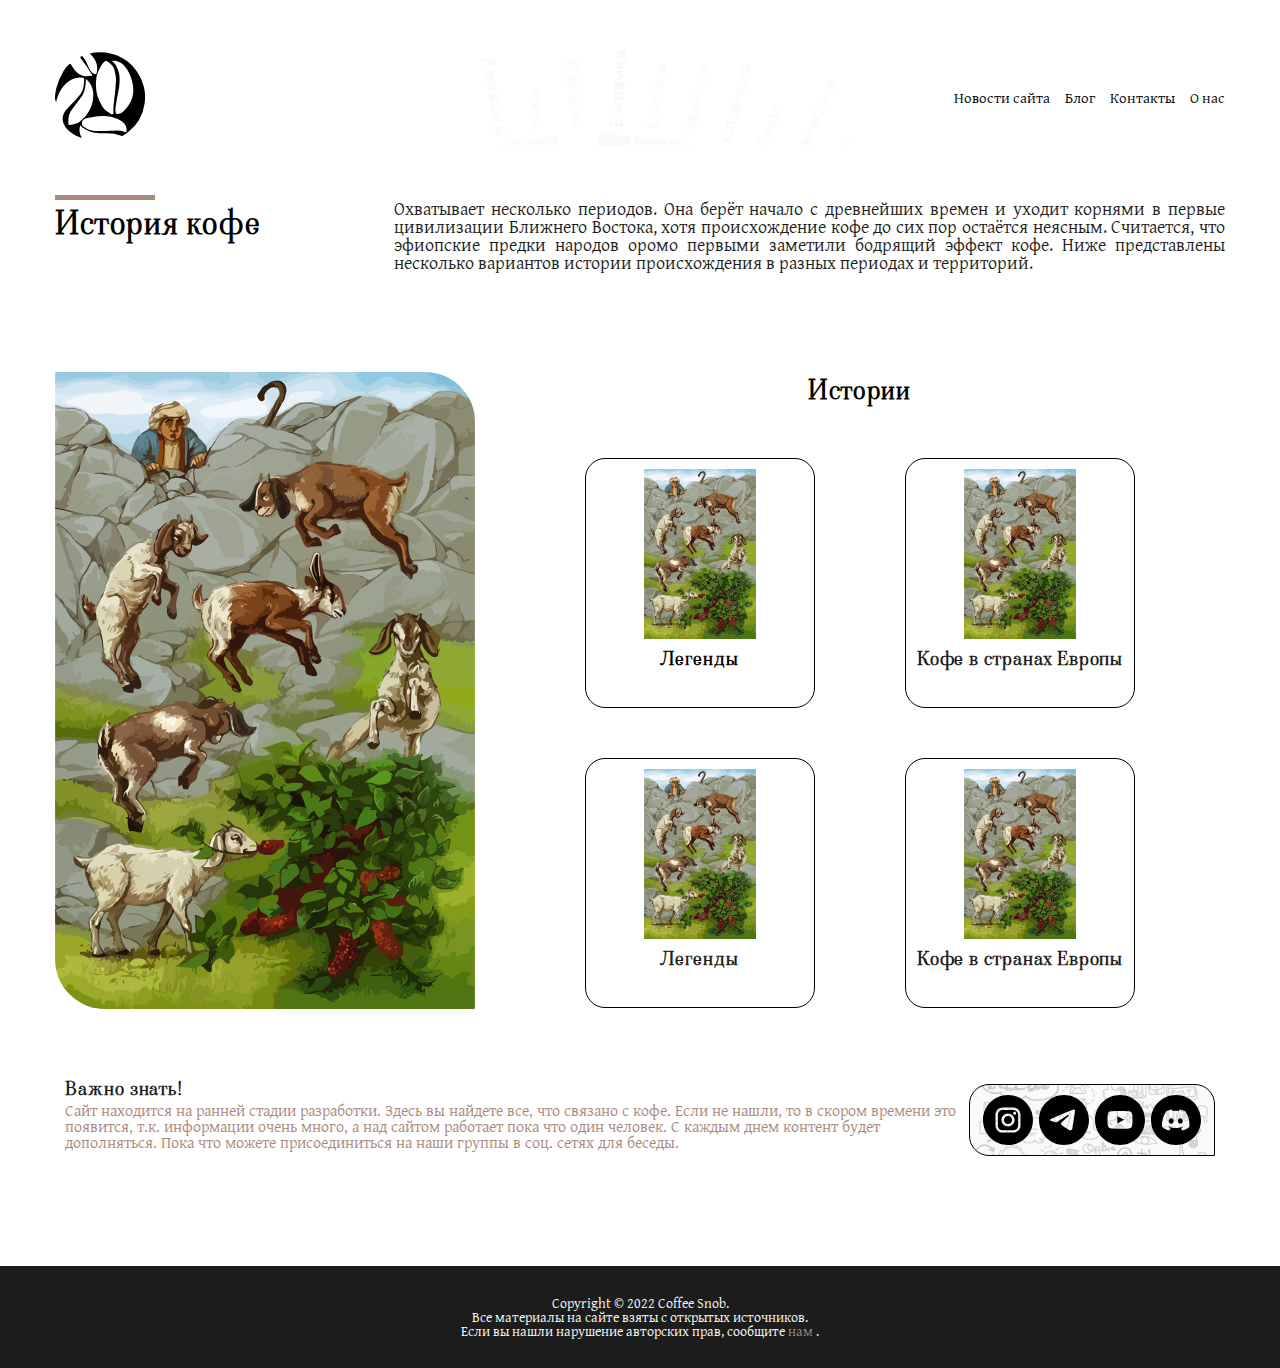
==== history.html @ 7ac0050a "Add files via upload" ====
<!DOCTYPE html>
<html lang="ru">

<head>
    <meta charset="UTF-8">
    <meta http-equiv="X-UA-Compatible" content="IE=edge">
    <meta name="viewport" content="width=device-width, initial-scale=1.0">

    <title>DOPPIO | Твой маленький кофейный мир</title>


    <!--//Cтили в СSS-->
    <link rel="stylesheet" href="../css/style.css">
    <link rel="stylesheet" href="../css/history-style.css">
    <link rel="stylesheet" href="../css/about-style.css">
    <link rel="stylesheet" href="../css/modal-style.css">

    <!--//Шрифты Oswald 300, 400,600,700 и Pacifico 400-->
    <link rel="preconnect" href="https://fonts.googleapis.com">
    <link rel="preconnect" href="https://fonts.gstatic.com" crossorigin>
    <link href="https://fonts.googleapis.com/css2?family=Viaoda+Libre&display=swap" rel="stylesheet">
    <link rel="preconnect" href="https://fonts.googleapis.com">
    <link rel="preconnect" href="https://fonts.gstatic.com" crossorigin>
    <link href="https://fonts.googleapis.com/css2?family=Gentium+Plus:ital,wght@0,400;0,700;1,400;1,700&family=Viaoda+Libre&display=swap" rel="stylesheet">

    <!--<link rel="preconnect" href="https://fonts.googleapis.com">
    <link rel="preconnect" href="https://fonts.gstatic.com" crossorigin>
    <link href="https://fonts.googleapis.com/css2?family=Montserrat:ital,wght@0,100;0,400;0,700;1,300;1,400;1,500&family=Pacifico&display=swap" rel="stylesheet">
    -->
</head>

<body>
    <!--Начало шапки-->
    <header id="header" class="header">
        <div class="container">
            <div class="navigation">
                <!--//Логотип-->
                <a href="../index.html" title="Logo pic">
                    <svg class="logo__pic" xmlns="http://www.w3.org/2000/svg" viewBox="0 0 100 94.8">
                        <title>Doppio</title>
                        <path d="M1162.9,143a51.5,51.5,0,0,0-7.5-16.7,48.5,48.5,0,0,0-17-15.4,50.8,50.8,0,0,0-24-6.1,38.2,38.2,0,0,0-11.5,1.4c.3.3.5.4.6.6,6,5.4,8.8,11.9,7.1,20a3.2,3.2,0,0,1-.9,2.1c-.3.2-.9.3-2.3-.4a10,10,0,0,1-4.1-3.8,23.3,23.3,0,0,1-2.8-5.9,32.3,32.3,0,0,0-5.7-9.6h-.6a2.6,2.6,0,0,0-1.1.2,1.7,1.7,0,0,0-1,.8c.6.9,1.5,2.3,2.7,3.9,2.2,3.1,2.3,2.9,3.4,4.6l3.5,5.5.9,1.3c.9,1.3,1.8,2.8,2.8,4.1s.4,1.1-.5,1.2c-4.5.8-9,.8-13.2-1.5a20.7,20.7,0,0,1-3.7-2.7c-2.5-2.2-5-6.7-5.6-7.7s-.7-1.1-1-1.2c-2.3-.8-6.5,6.1-8,8.5a67.9,67.9,0,0,0-7.6,17.9s-2.7,11.4-1,14.9c.1.2.4.8.6.8s.4-.4.4-.7a8.2,8.2,0,0,1,.6-2.7c0-.2.1-.3.2-.5,2.7-9,7.7-16.3,16.1-20.9a19.8,19.8,0,0,1,12.4-2.1c.6.1,1.4.1,1.4,1.1.1,6.7-.6,13.1-5,18.6a106.6,106.6,0,0,1-10.7,11.6c-6.2,5.8-7.9,10-8.1,14.4,0,0-.7,13.4,20.6,21h.4v-.4a15.4,15.4,0,0,1-1.7-12.2c.2-.5.3-.9.9-.8a6.2,6.2,0,0,0,1.5,1.9l.7.5c-.1-.1-.1-.3-.2-.5s-1.2-3.8-.5-6.1a9.5,9.5,0,0,1,.9-1.9,34.7,34.7,0,0,1,2.9-4.3l-6.6,6s-2.2,2.6-10.9,3.6c-.9.1-1.5,0-1.6-1.1-.3-5.8.2-11.4,4.1-16.2,2.6-3.2,5.1-6.6,7.5-10s4.3-5.4,5.5-8.7a31.3,31.3,0,0,0,2.2-12.1,9,9,0,0,1,.2-2.8c4.7,4,7.5,8.8,8,14.7a37,37,0,0,1-1.8,15,44.1,44.1,0,0,1-6.6,11.6l-2.3,2.6v.2l-.5,1.5a10.5,10.5,0,0,1,2.7-1.7,9.3,9.3,0,0,1,1.9-.6c12.2-2.6,18.2-2.3,18.2-2.3,3.8.1,11.8.7,18.9,5,2,1.2,4.7,3.1,5.9,6.4s1.1,6.3,0,6.8h-.2a2.2,2.2,0,0,0,1.4.3,3.4,3.4,0,0,0,1-.4,48,48,0,0,0,18.5-31.7A48.8,48.8,0,0,0,1162.9,143Zm-31.5.9c-.3,4.3-.3,4.7-.4,5.2-.3,3.2-.5,3.8-1,8.3s-.8,6.9-.8,8.2-.2,3.3-.1,5,.2,2.5-.4,2.9-1.9-.2-2.6-.6c-3.7-2.1-5.5-3.2-7.4-5.3s-4.4-6.8-6.1-11.1a47.1,47.1,0,0,1-2.1-7.2,39.2,39.2,0,0,1-.8-7.6,50.3,50.3,0,0,1,.4-7.8c.2-1.3.4-2.6.7-3.8a27.9,27.9,0,0,1,1.2-3.5,69.8,69.8,0,0,1,3.3-6.7,25.6,25.6,0,0,1,2.9-3.8c1.4-1.4,2.3-1.9,3.1-1.7s.3.1,1,.5l2.3,1.6a17.3,17.3,0,0,1,5.4,6.9,18.2,18.2,0,0,1,.7,3.2,57.8,57.8,0,0,1,1.2,6.6C1132.1,134.4,1132.1,135,1131.4,143.9Zm19.4,8a32.9,32.9,0,0,1-3.7,10.1,35.1,35.1,0,0,1-7.6,9,8.9,8.9,0,0,1-5,2.2,3.7,3.7,0,0,1-1.9-.2c-2-1.1-1.4-6.5.2-15.3,1.8-10.4,2.2-10.5,2.8-15.6s.8-10-.5-15.1a33.1,33.1,0,0,0-2.2-5.7,16.6,16.6,0,0,0-3.2-4.9c-1.2-1.1-2.1-1.7-2-2.1s2-.3,3.1-.2a17,17,0,0,1,5.1,1.6l.8.5c5.1,2.8,9.7,10,12,16.7a46.9,46.9,0,0,1,1.9,7.4A35.7,35.7,0,0,1,1150.8,151.9Z" transform="translate(-1064.2 -104.8)"/><path d="M1143.9,193.8l1.2-.3c-1.7,1.7-3.8,2.7-5.7,4a1.5,1.5,0,0,1-1.6,0c-5.1-2.2-10.5-2.8-15.9-2.9-11-.3-11.6.4-17.9-1.7a30.1,30.1,0,0,1-9.6-4.9,26.4,26.4,0,0,0-.2-2.8,11.5,11.5,0,0,0,2.7,2.9,15,15,0,0,0,5.8,2.9c4.6,1.3,9.3,1.4,14.3,1.3,2.6-.1,6.1-.6,13.1-.5a32,32,0,0,1,12,1.6h.2a1.7,1.7,0,0,0,1.2,0c1.1-.6.3-4,.2-4S1143.6,190.6,1143.9,193.8Z" transform="translate(-1064.2 -104.8)"/>
                    </svg>
                    <!--<img src="../img/Desktop/logo/coff-big.png" alt="header logo doppio" class="logo__pic">-->
                </a>
                <!--//Меню сайта-->
                <ul class="navigation__list">
                    <li><a href="#section__two">Новости сайта</a></li>
                    <li><a href="../pages/blog.html">Блог</a></li>
                    <li><a href="#" id="contacts">Контакты</a></li>
                    <li><a href="../about.html">О нас</a></li>
                </ul>
            </div>
        </div>
    </header>



    <div class="container">
        <div class="history-section">
            <div class="title_line" id="cards"></div>
            <div class="title">
                <h1 class="title_h1">История кофе</h1>
                <p class="title_sub">
                    Охватывает несколько периодов. Она берёт начало с древнейших времен и уходит корнями в первые цивилизации Ближнего Востока, хотя происхождение кофе до сих пор остаётся неясным. Считается, что эфиопские предки народов оромо первыми заметили бодрящий эффект
                    кофе. Ниже представлены несколько вариантов истории происхождения в разных периодах и территорий.
                </p>
            </div>
        </div>

    </div>
    <section class="container">
        <div class="history-container">
            <img class="about-img" src="../img/desktop/menu/pastux.svg" alt="">
            <div class="history-text">
                <h2 class="title_h2">Истории</h2>
                <div class="history-cards">
                    <a href="#legend">
                        <div class="history-card popup-link">
                            <img src="/img/desktop/menu/pastux.svg" alt="">
                            <h3>Легенды</h3>
                        </div>
                    </a>

                    <div class="history-card">
                        <img src="/img/desktop/menu/pastux.svg" alt="">
                        <h3>Кофе в странах Европы</h3>
                    </div>



                </div>
                <div class="history-cards">
                    <div class="history-card">
                        <img src="/img/desktop/menu/pastux.svg" alt="">
                        <h3>Легенды</h3>
                    </div>

                    <div class="history-card">
                        <img src="/img/desktop/menu/pastux.svg" alt="">
                        <h3>Кофе в странах Европы</h3>
                    </div>
                </div>

            </div>

        </div>

    </section>
    <section id="section__three" class="section__three">
        <div class="container">
            <div class="display__flex">
                <div class="container__inner">
                    <h3 class="low--title">Важно знать!</h3>
                    <p class="low-text">
                        Сайт находится на ранней стадии разработки. Здесь вы найдете все, что связано с кофе. Если не нашли, то в скором времени это появится, т.к. информации очень много, а над сайтом работает пока что один человек. С каждым днем контент будет дополняться. Пока
                        что можете присоединиться на наши группы в соц. сетях для беседы.
                    </p>
                </div>

                <div class="socials">
                    <div class="socials_icons">
                        <a href="#" title="Instagram" class="socials-icon social-icon-1">

                        </a>
                        <a href="#" title="Telegram" class="socials-icon social-icon-2">

                        </a>
                        <a href="#" title="You Tube" class="socials-icon social-icon-3">

                        </a>
                        <a href="#" title="Discord" class="socials-icon social-icon-4">

                        </a>
                    </div>

                </div>

            </div>
        </div>

    </section>
    <footer id="footer" class="footer">
        <div class="footer-credits">
            <p class="credits">
                Copyright © 2022 Coffee Snob. <br>Все материалы на сайте взяты с открытых источников. <br>Если вы нашли нарушение авторских прав, сообщите <a href="#contacts">нам</a> .
            </p>
        </div>
    </footer>

    <div id="legend" class="popup open">
        <div class="popup__body">
            <div class="popup__content">
                <a href="#cards" class="popup__close" title="popup">
                    <svg xmlns="http://www.w3.org/2000/svg" viewBox="0 0 12 12">
                        <title>close</title>
                        <path d="M13.4,12l4.3-4.3a1,1,0,0,0-1.4-1.4L12,10.6,7.7,6.3A1,1,0,0,0,6.3,7.7L10.6,12,6.3,16.3a1,1,0,0,0,0,1.4h0a1,1,0,0,0,1.4,0h0L12,13.4l4.3,4.3a1,1,0,0,0,1.4,0h0a1,1,0,0,0,0-1.4h0Z" transform="translate(-6 -6)"/>
                    </svg>
                </a>
                <h2 class="popup__title">Легенды о кофе</h2>
                <p class="popup__text">
                    Существует довольно много легенд о происхождении кофе. Сегодня нет однозначной истины происхождения кофе, мы знаем, что истоки родины лежат в Эфиопии, и существует несколько версий его открытия. Расскажу о самых распространенных.
                </p>
                <div class="popup-img"></div>


                <div class="legends">
                    <img src="/img/desktop/slider/-.jpg" class="modal-card-img" alt="">
                    <div class="only-text">
                        <h5 class="popup__title title">Пастух и его овцы</h5>
                        <p class="popup__text">
                            Одна из известных легенд пересказывает давнюю историю о пастухе Калдыме, который заметил интересную закономерность. Выпасая свой скот на склонах гор, по легенде это были козы, он заметил, как животные потребляли какие-то неизвестные для него растения,
                            ели ее листья. Через короткий промежуток часа овцы вели себя живее и активно. Они бегали, прыгали и находились в крайне возмущенном состоянии. Не долго думая, пастух решив попробовать действие этого растения (это были заросли
                            дикого кофейного дерева, как стало известно позже) и на себе. Поняв, что после употребления напитка из кофейного дерева он чувствует прилив сил и энергии, он захотел поделиться находкой с монахом. Монах в свою очередь принял
                            решение проверить эти свойства растений и его плодов на молодых настоятелях, часто засыпавшихся на церковных службах. Результат не заставил себя ждать и понравился настолько, что они решили делиться знаниями о данном растении
                            с жителями деревни. Так и началась популяризация кофейного напитка. ***
                        </p>
                    </div>


                </div>

                <div class="legends">

                    <div class="only-text">
                        <h5 class="popup__title title">Шейх Омар и его секрет</h5>
                        <p class="popup__text">
                            Эта легенда родом из Эфиопии, как утверждают некоторые историки, этот город был первооткрывателем кофейного напитка, а конкретнее его житель и целитель - Омар. Именно он, увидев неизвестное до сих пор деревце с маленькими красными плодами, решив его исследовать.
                            Сорвав несколько плодов и заварив их. Поживая отвар несколько дней подряд и заметив, что его настроение и работоспособность в разы повысились. Поскольку Омар был целителем, он начал практиковать лечение им некоторых заболеваний
                            таких, как: головная боль и несварение желудка. В то время он своим чудодейственным эликсиром из кофе лечил даже тех, кого объявляли безнадежными врачи. Омар долгие годы скрыл свои знания о чудодейственном эликсире из кофе,
                            который он сотворил, и только в последние минуты собственной жизни, передав знания сыну.
                        </p>
                    </div>
                    <img src="/img/desktop/slider/-.jpg" class="modal-card-img" alt="">


                </div>

                <div class="legends">
                    <img src="/img/desktop/slider/-.jpg" class="modal-card-img" alt="">
                    <div class="only-text">
                        <h5 class="popup__title title">Легенда о большом пожаре</h5>
                        <p class="popup__text">
                            В Эфиопских лесах вокруг города Каффа очень часто происходили пожары. Во время одного из крупных пожаров в местности, на которой растут дикие кофейные деревья, от сильного огня плоды и листья высохли. Удивительный аромат жареного кофе донесло ветром до
                            ближайшей деревни, и жители захотели узнать и понять, что так приятно пахнет. Они вошли внутрь леса и увидели обугленные деревья и пахнущие зерна. Так и появился кофе.
                        </p>
                    </div>



                </div>

            </div>
        </div>

    </div>

</body>

</html>
---- css/style.css ----
/*Colors*/
    
    .colors {
        color: #DED0C3;
        color: #756355;
        color: #A7897E;
    }
    /*Общие правила CSS для страницы*/
    
    * {
        margin: 0;
        padding: 0;
    }
    
    a {
        text-decoration: none;
        color: black
    }
    
    html,
    body {
        height: 100%;
    }
    
    body {
        font-family: 'Gentium Plus', Roboto, sans-serif;
        color: #1c1c1c;
    }
    
    div,
    p,
    input,
    button,
    form,
    span,
    a,
    ul,
    li {
        box-sizing: border-box;
    }
    
    h1,
    h2,
    h3,
    h4,
    h5,
    h6 {
        font-family: 'Viaoda Libre', Oswald, sans-serif;
        letter-spacing: 0.05em;
    }
    
    p {
        line-height: 1;
        font-size: large;
    }
    /*Контейнер границ по бокам*/
    
    .container {
        max-width: 1170px;
        margin: 50px auto 0px auto;
    }
    
    .margin {
        margin: 100px auto 0px auto;
    }
    /*Начало шапки*/
    
    .navigation {
        justify-content: space-between;
        display: flex;
        align-items: center;
        text-align: center;
        margin-bottom: 50px;
    }
    
    .logo__pic {
        width: 10vh;
        height: 10vh;
    }
    
    .logo__pic svg {
        fill: #000;
    }
    
    .logo__pic:hover {
        fill: #A7897E;
    }
    
    .header {
        background: url(/img/desktop/background/flavor-wheel-rgb.svg) right top /cover no-repeat;
        display: block;
        justify-content: space-between;
        align-items: center;
        font-size: 15px;
    }
    
    .header ul {
        display: flex;
        list-style: none;
        flex-wrap: wrap;
    }
    
    .header li {
        margin-left: 15px;
        transition: all 0.3s ease;
    }
    
    .header li:hover {
        color: #A7897E;
        margin-top: -3px;
    }
    
    .header a:hover {
        color: #A7897E
    }
    
    .title {
        font-family: 'Gentium Plus', Roboto, sans-serif;
        color: #1c1c1c;
    }
    
    .slider__offer {
        display: flex;
        justify-content: space-between;
        align-items: center;
        flex-wrap: wrap;
        margin-bottom: 50px;
    }
    
    .slide {
        display: none;
    }
    
    .slide.active {
        display: flex;
    }
    
    .slide.active img {
        max-width: 420px;
        width: 100%;
        height: 350px;
        border-radius: 0px 50px 0px 50px;
        transition: all 0.1s ease;
        box-shadow: 10px 10px 44px -10px rgba(0, 0, 0, 0.75);
    }
    
    .offer__title {
        font-size: 35px;
        display: flex;
        width: auto;
        line-height: 1.09;
    }
    
    .offer__sub {
        line-height: 1;
        font-size: 18px;
        margin-top: 20px;
        padding: 0 5px;
        width: 730px;
        border-left: 5px solid #1c1c1c;
    }
    /*Конец шапки*/
    /*Начало первой секции*/
    
    .section-title {
        text-align: center;
        font-size: 25px;
        margin-bottom: 50px;
    }
    
    .catalogs {
        display: flex;
        flex-wrap: wrap;
        justify-content: center;
    }
    
    .catalog {
        border-radius: 15px;
        width: 160px;
        height: 145px;
        text-align: center;
        padding: 15px;
        font-size: 18px;
        margin: 0 10px;
        font-style: normal;
        display: flex;
        flex-direction: column;
        justify-content: space-around;
        box-shadow: 0px 0px 18px 0px rgb(0 0 0 / 10%);
        transition: all 0.3s ease;
    }
    
    .catalog svg {
        width: 100%;
        height: 100%;
    }
    
    .catalog:hover {
        background-color: #DED0C3;
        color: #fff;
        margin-top: -10px;
        box-shadow: 0px 0px 5px 0px rgb(0 0 0 / 27%);
    }
    
    .catalog:hover svg {
        fill: #fff;
    }
    
    .catalog-1 svg {
        stroke: #000;
    }
    
    .catalog-1:hover svg {
        stroke: #fff;
    }
    /*Icons for catalog*/
    
    .icons {
        width: auto;
        height: 50px;
    }
    
    .icon {
        width: 50px;
        height: 50px;
        margin: auto;
    }
    
    .icon svg {
        fill: #000;
    }
    /*Конец первой секции*/
    /*Начало второй секции*/
    
    .cards {
        display: flex;
        justify-content: space-between;
    }
    
    .card {
        box-shadow: 0px 0px 10px 0px rgb(0 0 0 / 4%);
        border-radius: 15px;
        padding: 15px;
        width: 280px;
    }
    
    .card:hover {
        background: #DED0C3;
        color: #fff;
        box-shadow: 0px 0px 25px 0px rgb(0 0 0 / 27%);
        fill: #fff
    }
    
    .card a:hover {
        margin-top: 5px;
        color: #fff;
        border: 1px solid #fff;
    }
    
    .card img {
        border-radius: 10px;
        width: 100%;
    }
    
    .card a {
        color: #756355;
        border-radius: 8px;
        font-size: 14px;
        padding: 5px;
        transition: 0.2s ease-out;
    }
    
    .card-h {
        margin: 10px 0;
        text-align: left;
        padding: 0;
    }
    
    .card-p {
        text-align: left;
        color: rgb(67, 67, 67);
        padding: 0;
        line-height: 1;
        font-size: 16px;
    }
    
    .date {
        display: flex;
        justify-content: space-between;
    }
    
    .publish-date svg,
    .reading-time svg {
        width: 8px;
        height: 8px;
    }
    
    .card-small {
        text-align: right;
        padding-top: 0;
        font-size: 10px;
    }
    
    .card-small_date {
        text-align: left;
        padding-top: 0;
        font-size: 10px;
    }
    
    .card--other {
        display: flex;
        flex-direction: column;
        justify-content: space-between;
    }
    
    .href-small {
        margin-top: 10px;
        display: flex;
        justify-content: space-between;
        flex: 55px;
        align-items: flex-end;
    }
    /*Начало третьей секции*/
    
    .display__flex {
        display: flex;
        align-items: center;
        padding: 10px;
    }
    
    .container__inner {
        width: 80%;
        height: auto;
        line-height: normal;
        text-align: start;
    }
    
    .socials {
        width: 250px;
        border-radius: 20px 20px 0px 20px;
        margin-top: 15px;
        border: 1px solid black;
        /*background-color: #DED0C3;*/
        background: url(/img/desktop/icons/icons-bck.svg) center center /cover no-repeat;
    }
    
    .low-text {
        color: #A7897E;
        line-height: 1;
        font-size: 16px;
    }
    
    .socials_icons {
        display: flex;
        justify-content: space-around;
        margin: 10px;
    }
    
    .socials-icon {
        width: 50px;
        height: 50px;
        transition: all 0.2s ease;
    }
    
    .socials-icon:hover {
        margin-top: -3px;
    }
    
    .social-icon-1 {
        background: url(../img/desktop/icons/instagram.svg) center bottom /contain no-repeat;
    }
    
    .social-icon-2 {
        background: url(../img/desktop/icons/telegram.svg) center bottom /contain no-repeat;
    }
    
    .social-icon-3 {
        background: url(../img/desktop/icons/youtube.svg) center bottom /contain no-repeat;
    }
    
    .social-icon-4 {
        background: url(../img/desktop/icons/discord.svg) center bottom /contain no-repeat;
    }
    /*Конец третьей секции*/
    /*Начало подвала секции*/
    
    .footer {
        margin-top: 100px;
        display: flex;
        background-color: #1c1c1c;
    }
    
    .footer-credits {
        margin: 30px auto;
        text-align: center;
        align-items: center;
    }
    
    .credits {
        font-size: 14px;
        color: #fff;
    }
    
    .credits a {
        color: #A7897E;
    }
    
    .credits a:hover {
        color: #fff;
    }
    /*Конец подвала секции*/
    
    .locker {
        align-items: center;
        text-align: center;
    }
    
    .locker img {
        width: 500px;
        height: 500px;
    }
    /*.fade-slider{
    position: absolute;
    top: 50%;
    left: 60%;
    transform: translate(-50%, -50%);
    width: 1140px;
    height: 80%;
    margin-top: 15vh;
}
.slider__offer{
    background: url(/img/desktop/cards/first-page.png) center center /contain no-repeat;
    height: 100%;
}
.offer__title{
    color: #fff;
    font-size: 64px;
    padding: 0px 17px 8px;
    background-color:rgb(219, 219, 219);
    display:flex;
    flex-direction: column;
    align-items: flex-start;
    line-height: 1.09;
}
.offer__sub{
    width: 85vh;
    height: auto;
    margin-top: 10px;
    background-color: blanchedalmond;
    display: flex;
    line-height: 1.09;
    padding: 0px 17px 8px;
    
}*/
    /* Adaptive*/
    
    @media (max-width: 1200px) {
        .container {
            max-width: 970px;
        }
        .cards{
            flex-wrap: wrap;
        }
        .slider__offer{
            justify-content: center;
            padding: 20px;
        }
        .slider__items{
            margin-top: 50px;
        }

    }
    
    @media (max-width: 992px) {
        .container {
            max-width: 750px;
        }
        .slider__text{
            width:80vw;
            display: contents;            
        }
        .navigation{
        padding: 0 20px;}
        /*.slider__offer{
            justify-content:center;
            align-items:center;
        }*/
        .catalog{
            margin: 10px 0;
        }
        
    }
    
    @media (max-width: 767px) {
        .container {
            width: none;
        }
        .slider__items{
            margin-top: 50px;
        }
        .slider__text{
            width:80vw; 
        }
        .cards {
            display: flex;
            flex-wrap: wrap;
            justify-content: space-evenly;
        }
        .display__flex{
            flex-wrap: wrap;
            justify-content: center;
        }
        .container__inner{
            text-align: center;
        }
        .slider__offer{
            justify-content: center;
            padding: 20px;
        }
    
    }
    @media (max-width: 320px ){
        .slider__text{
            width:80vw; 
        }
        .container {
            width: none;
        }
    }
---- css/history-style.css ----
.history-section {
    width: 100%;
    height: auto;
    display: block;
}

.history-container {
    display: flex;
    margin-top: 100px;
}

.history-text {
    margin-left: 20px;
    text-align: center;
    width: 100%;
}

.history-cards {
    display: flex;
    justify-content: space-evenly;
    margin-top: 50px;
}

.history-card {
    width: 230px;
    height: 250px;
    border: 1px solid black;
    text-align: center;
    align-items: center;
    padding: 10px;
    border-radius: 20px;
}

.history-card img {
    width: 200px;
    height: 170px;
    border-radius: 15px;
}

.classes {
    height: 100px;
}

.history-card:hover {
    background-color: #DED0C3;
    padding: 20px;
    color: #fff;
    box-shadow: 0px 0px 18px 0px rgb(0 0 0 / 10%);
}
---- css/about-style.css ----
.about-section {
    width: 100%;
    height: auto;
    display: block;
}

.title_line {
    width: 100px;
    height: 5px;
    background-color: #A7897E;
}

.title {
    display: flex;
    justify-content: space-between;
}

.title_h1 {
    display: flex;
    color: black;
    margin: 0;
    padding: 0;
    font-size: 32px;
}

.title_h2 {
    color: black;
    margin: 0;
    padding: 0;
    font-size: 26px;
    height: auto;
    display: block;
}

.title_sub {
    width: 71%;
    text-align: justify;
}

.title_sub-sub {
    width: 100%;
    text-align: justify;
}

.about-text {
    margin-left: 50px;
    display: flex;
    flex-wrap: wrap;
}

.about-img {
    width: 420px;
    height: auto;
    border-radius: 0 50px;
}

.about-container {
    display: flex;
    justify-content: space-between;
    margin-top: 100px;
    background: url(/img/desktop/background/coffeine.png) left /cover no-repeat;
    background-size: 100%;
}

.personal-title {
    margin-top: 100px;
    align-items: center;
    text-align: center;
    font-size: 18px;
}

.personal-cards {
    width: 100%;
    display: flex;
    justify-content: center;
    margin-top: 50px;
}

.personal-card {
    width: 20%;
    height: auto;
    border-radius: 15px;
    flex-direction: column;
    align-items: center;
    text-align: center;
    margin-left: 20px;
    justify-content: space-around;
    box-shadow: 0px 0px 18px 0px rgb(0 0 0 / 10%);
    transition: all 0.3s ease;
    padding: 10px;
}

.personal-card:hover {
    background-color: #DED0C3;
    color: #fff;
}

.personal-card__name {
    font-size: 15px;
}

.personal-card__title {
    color: #A7897E;
    margin-top: 10px;
    font-size: 14px;
}

.personal-card__sub {
    margin-top: 10px;
    font-size: 14px;
}

.personal-card__img img {
    width: 150px;
    height: 150px;
}
---- css/modal-style.css ----
body.lock {
    overflow: hidden;
}

.popup {
    position: fixed;
    width: 100%;
    height: 100%;
    background-color: rgba(0, 0, 0, 0.92);
    top: 0;
    left: 0;
    opacity: 0;
    visibility: hidden;
    overflow-y: auto;
    overflow-x: hidden;
    transition: all 0.8s ease 0s;
}

.popup__body {
    min-height: 100%;
    display: flex;
    align-items: center;
    justify-content: center;
    padding: 30px 10px;
}

.popup__content {
    background-color: #fff;
    color: #000;
    max-width: 800px;
    padding: 50px;
    position: relative;
    opacity: 0;
    border-radius: 50px;
    transition: all 0.8s ease 0s;
    transform: perspective(600px) translate(0px, -100%) rotate(85deg);
}

.popup__close svg {
    position: absolute;
    width: 15px;
    height: 15px;
    right: -10px;
    top: -10px;
    fill: #fff;
}

.popup__close svg:hover {
    fill: #DED0C3;
    transform: rotate(180deg);
    transition: all 0.3s ease 0s;
}

.only-text {
    margin-left: 10px;
    margin-right: 10px;
}

.popup__title {
    align-items: center;
    text-align: center;
    font-size: 32px;
    line-height: normal;
    letter-spacing: normal;
    margin: 0px 0px 0.2em 0px;
    padding: 0;
}

.popup__text {
    font-size: 15px;
}

.popup:target {
    opacity: 1;
    visibility: visible;
}

.popup:target .popup__content {
    transform: perspective(600px) translate(0px, 0px) rotate(0deg);
    opacity: 1;
}

.popup-img {
    display: flex;
    width: 100%;
    height: 15px;
    background: url(/img/desktop/slider/alin-luna-lGl3spVIU0g-unsplash.jpg) center center /cover no-repeat;
}

.modal-card-img {
    width: 200px;
    height: 200px;
}

.legends {
    margin-top: 70px;
    display: flex;
    justify-content: space-between;
}
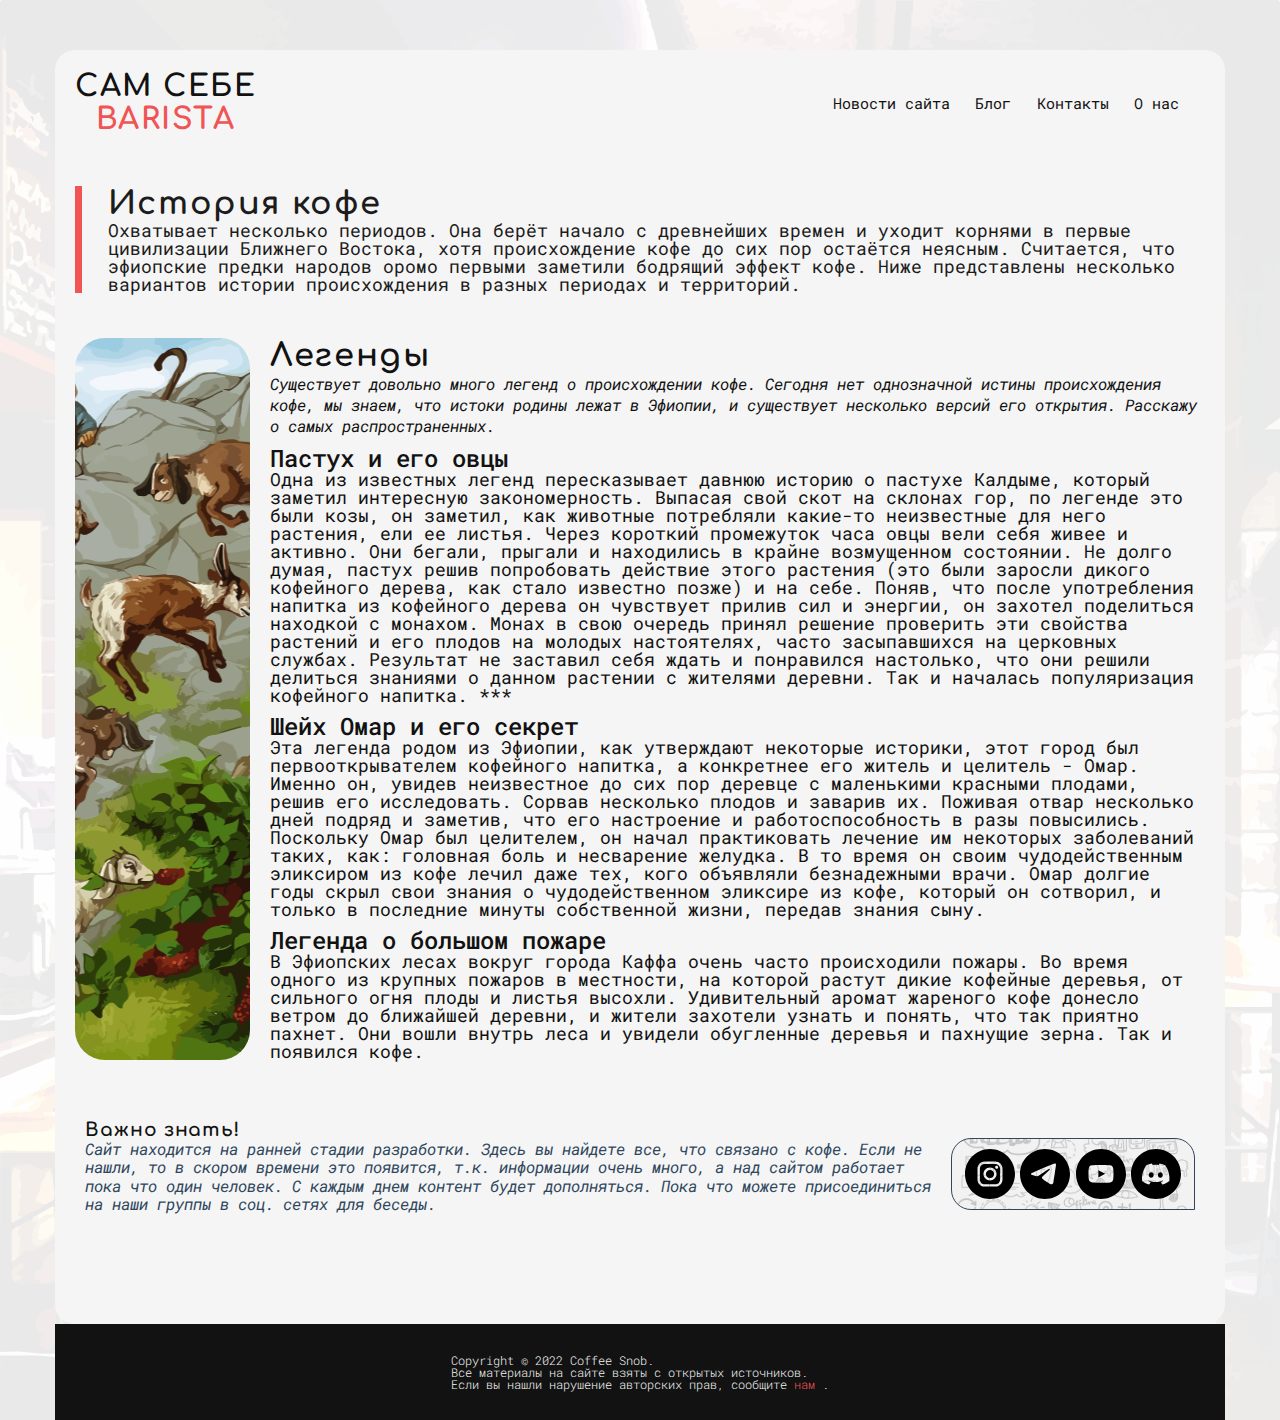
==== commit 7fd687b9: "update" ====
--- a/history.html
+++ b/history.html
@@ -1,56 +1,49 @@
 <!DOCTYPE html>
 <html lang="ru">
 
-<head>
-    <meta charset="UTF-8">
-    <meta http-equiv="X-UA-Compatible" content="IE=edge">
-    <meta name="viewport" content="width=device-width, initial-scale=1.0">
-
-    <title>DOPPIO | Твой маленький кофейный мир</title>
-
-
-    <!--//Cтили в СSS-->
-    <link rel="stylesheet" href="../css/style.css">
-    <link rel="stylesheet" href="../css/history-style.css">
-    <link rel="stylesheet" href="../css/about-style.css">
-    <link rel="stylesheet" href="../css/modal-style.css">
-
-    <!--//Шрифты Oswald 300, 400,600,700 и Pacifico 400-->
-    <link rel="preconnect" href="https://fonts.googleapis.com">
+    <head>
+        <meta charset="UTF-8">
+        <meta name="viewport" content="width=device-width, initial-scale=1, shrink-to-fit=no">
+    
+        <title>САМ СЕБЕ BARISTA | История</title>
+    
+    
+        <!--//Cтили в СSS-->
+        <link rel="stylesheet" href="./css/style.css">
+        <link rel="stylesheet" href="./css/history-style.css">
+    
+    
+        <!--//Шрифты Oswald 300, 400,600,700 и Pacifico 400-->
+        <link rel="preconnect" href="https://fonts.googleapis.com">
     <link rel="preconnect" href="https://fonts.gstatic.com" crossorigin>
-    <link href="https://fonts.googleapis.com/css2?family=Viaoda+Libre&display=swap" rel="stylesheet">
-    <link rel="preconnect" href="https://fonts.googleapis.com">
-    <link rel="preconnect" href="https://fonts.gstatic.com" crossorigin>
-    <link href="https://fonts.googleapis.com/css2?family=Gentium+Plus:ital,wght@0,400;0,700;1,400;1,700&family=Viaoda+Libre&display=swap" rel="stylesheet">
-
-    <!--<link rel="preconnect" href="https://fonts.googleapis.com">
-    <link rel="preconnect" href="https://fonts.gstatic.com" crossorigin>
-    <link href="https://fonts.googleapis.com/css2?family=Montserrat:ital,wght@0,100;0,400;0,700;1,300;1,400;1,500&family=Pacifico&display=swap" rel="stylesheet">
-    -->
-</head>
+    <link href="https://fonts.googleapis.com/css2?family=Comfortaa:wght@400;500;700&family=Roboto+Mono:ital,wght@0,400;0,500;0,700;1,300&display=swap" rel="stylesheet">
+    
+        <!--<link rel="preconnect" href="https://fonts.googleapis.com">
+        <link rel="preconnect" href="https://fonts.gstatic.com" crossorigin>
+        <link href="https://fonts.googleapis.com/css2?family=Montserrat:ital,wght@0,100;0,400;0,700;1,300;1,400;1,500&family=Pacifico&display=swap" rel="stylesheet">
+        -->
+    </head>
 
 <body>
-    <!--Начало шапки-->
+    <div class="container">
+        <div class="wrapper">
+
+            <!--Начало шапки-->
     <header id="header" class="header">
-        <div class="container">
-            <div class="navigation">
-                <!--//Логотип-->
-                <a href="../index.html" title="Logo pic">
-                    <svg class="logo__pic" xmlns="http://www.w3.org/2000/svg" viewBox="0 0 100 94.8">
-                        <title>Doppio</title>
-                        <path d="M1162.9,143a51.5,51.5,0,0,0-7.5-16.7,48.5,48.5,0,0,0-17-15.4,50.8,50.8,0,0,0-24-6.1,38.2,38.2,0,0,0-11.5,1.4c.3.3.5.4.6.6,6,5.4,8.8,11.9,7.1,20a3.2,3.2,0,0,1-.9,2.1c-.3.2-.9.3-2.3-.4a10,10,0,0,1-4.1-3.8,23.3,23.3,0,0,1-2.8-5.9,32.3,32.3,0,0,0-5.7-9.6h-.6a2.6,2.6,0,0,0-1.1.2,1.7,1.7,0,0,0-1,.8c.6.9,1.5,2.3,2.7,3.9,2.2,3.1,2.3,2.9,3.4,4.6l3.5,5.5.9,1.3c.9,1.3,1.8,2.8,2.8,4.1s.4,1.1-.5,1.2c-4.5.8-9,.8-13.2-1.5a20.7,20.7,0,0,1-3.7-2.7c-2.5-2.2-5-6.7-5.6-7.7s-.7-1.1-1-1.2c-2.3-.8-6.5,6.1-8,8.5a67.9,67.9,0,0,0-7.6,17.9s-2.7,11.4-1,14.9c.1.2.4.8.6.8s.4-.4.4-.7a8.2,8.2,0,0,1,.6-2.7c0-.2.1-.3.2-.5,2.7-9,7.7-16.3,16.1-20.9a19.8,19.8,0,0,1,12.4-2.1c.6.1,1.4.1,1.4,1.1.1,6.7-.6,13.1-5,18.6a106.6,106.6,0,0,1-10.7,11.6c-6.2,5.8-7.9,10-8.1,14.4,0,0-.7,13.4,20.6,21h.4v-.4a15.4,15.4,0,0,1-1.7-12.2c.2-.5.3-.9.9-.8a6.2,6.2,0,0,0,1.5,1.9l.7.5c-.1-.1-.1-.3-.2-.5s-1.2-3.8-.5-6.1a9.5,9.5,0,0,1,.9-1.9,34.7,34.7,0,0,1,2.9-4.3l-6.6,6s-2.2,2.6-10.9,3.6c-.9.1-1.5,0-1.6-1.1-.3-5.8.2-11.4,4.1-16.2,2.6-3.2,5.1-6.6,7.5-10s4.3-5.4,5.5-8.7a31.3,31.3,0,0,0,2.2-12.1,9,9,0,0,1,.2-2.8c4.7,4,7.5,8.8,8,14.7a37,37,0,0,1-1.8,15,44.1,44.1,0,0,1-6.6,11.6l-2.3,2.6v.2l-.5,1.5a10.5,10.5,0,0,1,2.7-1.7,9.3,9.3,0,0,1,1.9-.6c12.2-2.6,18.2-2.3,18.2-2.3,3.8.1,11.8.7,18.9,5,2,1.2,4.7,3.1,5.9,6.4s1.1,6.3,0,6.8h-.2a2.2,2.2,0,0,0,1.4.3,3.4,3.4,0,0,0,1-.4,48,48,0,0,0,18.5-31.7A48.8,48.8,0,0,0,1162.9,143Zm-31.5.9c-.3,4.3-.3,4.7-.4,5.2-.3,3.2-.5,3.8-1,8.3s-.8,6.9-.8,8.2-.2,3.3-.1,5,.2,2.5-.4,2.9-1.9-.2-2.6-.6c-3.7-2.1-5.5-3.2-7.4-5.3s-4.4-6.8-6.1-11.1a47.1,47.1,0,0,1-2.1-7.2,39.2,39.2,0,0,1-.8-7.6,50.3,50.3,0,0,1,.4-7.8c.2-1.3.4-2.6.7-3.8a27.9,27.9,0,0,1,1.2-3.5,69.8,69.8,0,0,1,3.3-6.7,25.6,25.6,0,0,1,2.9-3.8c1.4-1.4,2.3-1.9,3.1-1.7s.3.1,1,.5l2.3,1.6a17.3,17.3,0,0,1,5.4,6.9,18.2,18.2,0,0,1,.7,3.2,57.8,57.8,0,0,1,1.2,6.6C1132.1,134.4,1132.1,135,1131.4,143.9Zm19.4,8a32.9,32.9,0,0,1-3.7,10.1,35.1,35.1,0,0,1-7.6,9,8.9,8.9,0,0,1-5,2.2,3.7,3.7,0,0,1-1.9-.2c-2-1.1-1.4-6.5.2-15.3,1.8-10.4,2.2-10.5,2.8-15.6s.8-10-.5-15.1a33.1,33.1,0,0,0-2.2-5.7,16.6,16.6,0,0,0-3.2-4.9c-1.2-1.1-2.1-1.7-2-2.1s2-.3,3.1-.2a17,17,0,0,1,5.1,1.6l.8.5c5.1,2.8,9.7,10,12,16.7a46.9,46.9,0,0,1,1.9,7.4A35.7,35.7,0,0,1,1150.8,151.9Z" transform="translate(-1064.2 -104.8)"/><path d="M1143.9,193.8l1.2-.3c-1.7,1.7-3.8,2.7-5.7,4a1.5,1.5,0,0,1-1.6,0c-5.1-2.2-10.5-2.8-15.9-2.9-11-.3-11.6.4-17.9-1.7a30.1,30.1,0,0,1-9.6-4.9,26.4,26.4,0,0,0-.2-2.8,11.5,11.5,0,0,0,2.7,2.9,15,15,0,0,0,5.8,2.9c4.6,1.3,9.3,1.4,14.3,1.3,2.6-.1,6.1-.6,13.1-.5a32,32,0,0,1,12,1.6h.2a1.7,1.7,0,0,0,1.2,0c1.1-.6.3-4,.2-4S1143.6,190.6,1143.9,193.8Z" transform="translate(-1064.2 -104.8)"/>
-                    </svg>
-                    <!--<img src="../img/Desktop/logo/coff-big.png" alt="header logo doppio" class="logo__pic">-->
-                </a>
-                <!--//Меню сайта-->
-                <ul class="navigation__list">
-                    <li><a href="#section__two">Новости сайта</a></li>
-                    <li><a href="../pages/blog.html">Блог</a></li>
-                    <li><a href="#" id="contacts">Контакты</a></li>
-                    <li><a href="../about.html">О нас</a></li>
-                </ul>
-            </div>
-        </div>
+        <nav class="navigation">
+            <!--//Логотип-->
+            <a class="logo__text" href="../index.html" title="Logo pic">
+                <h1>САМ СЕБЕ <br>
+                <span>BARISTA</span></h1>
+            </a>
+            <!--//Меню сайта-->
+            <ul class="navigation__list">
+                <li><a href="#section__two">Новости сайта</a></li>
+                <li><a href="../pages/blog.html">Блог</a></li>
+                <li><a href="#" id="contacts">Контакты</a></li>
+                <li><a href="../about.html">О нас</a></li>
+            </ul>
+        </nav>
     </header>
 
 
@@ -68,53 +61,44 @@
         </div>
 
     </div>
-    <section class="container">
         <div class="history-container">
-            <img class="about-img" src="../img/desktop/menu/pastux.svg" alt="">
-            <div class="history-text">
-                <h2 class="title_h2">Истории</h2>
-                <div class="history-cards">
-                    <a href="#legend">
-                        <div class="history-card popup-link">
-                            <img src="/img/desktop/menu/pastux.svg" alt="">
-                            <h3>Легенды</h3>
-                        </div>
-                    </a>
+            <div class="history-img"></div>
+            <div class="legends">
+                <h2>Легенды</h2>
 
-                    <div class="history-card">
-                        <img src="/img/desktop/menu/pastux.svg" alt="">
-                        <h3>Кофе в странах Европы</h3>
-                    </div>
+                    <i>Существует довольно много легенд о происхождении кофе. Сегодня нет однозначной истины происхождения кофе, мы знаем, что истоки родины лежат в Эфиопии, и существует несколько версий его открытия. Расскажу о самых распространенных.
+                    </i>
+                <p><span>Пастух и его овцы</span><br>
+                    Одна из известных легенд пересказывает давнюю историю о пастухе Калдыме, который заметил интересную закономерность. Выпасая свой скот на склонах гор, по легенде это были козы, он заметил, как животные потребляли какие-то неизвестные для него растения,
+                    ели ее листья. Через короткий промежуток часа овцы вели себя живее и активно. Они бегали, прыгали и находились в крайне возмущенном состоянии. Не долго думая, пастух решив попробовать действие этого растения (это были заросли
+                    дикого кофейного дерева, как стало известно позже) и на себе. Поняв, что после употребления напитка из кофейного дерева он чувствует прилив сил и энергии, он захотел поделиться находкой с монахом. Монах в свою очередь принял
+                    решение проверить эти свойства растений и его плодов на молодых настоятелях, часто засыпавшихся на церковных службах. Результат не заставил себя ждать и понравился настолько, что они решили делиться знаниями о данном растении
+                    с жителями деревни. Так и началась популяризация кофейного напитка. ***
+                </p>
+                <p><span>Шейх Омар и его секрет</span><br>
+                    Эта легенда родом из Эфиопии, как утверждают некоторые историки, этот город был первооткрывателем кофейного напитка, а конкретнее его житель и целитель - Омар. Именно он, увидев неизвестное до сих пор деревце с маленькими красными плодами, решив его исследовать.
+                    Сорвав несколько плодов и заварив их. Поживая отвар несколько дней подряд и заметив, что его настроение и работоспособность в разы повысились. Поскольку Омар был целителем, он начал практиковать лечение им некоторых заболеваний
+                    таких, как: головная боль и несварение желудка. В то время он своим чудодейственным эликсиром из кофе лечил даже тех, кого объявляли безнадежными врачи. Омар долгие годы скрыл свои знания о чудодейственном эликсире из кофе,
+                    который он сотворил, и только в последние минуты собственной жизни, передав знания сыну.
+                </p>
+                <p><span>Легенда о большом пожаре</span><br>
+                    В Эфиопских лесах вокруг города Каффа очень часто происходили пожары. Во время одного из крупных пожаров в местности, на которой растут дикие кофейные деревья, от сильного огня плоды и листья высохли. Удивительный аромат жареного кофе донесло ветром до
+                    ближайшей деревни, и жители захотели узнать и понять, что так приятно пахнет. Они вошли внутрь леса и увидели обугленные деревья и пахнущие зерна. Так и появился кофе.
+                </p>
+            </div>
+        </div>
 
 
-
-                </div>
-                <div class="history-cards">
-                    <div class="history-card">
-                        <img src="/img/desktop/menu/pastux.svg" alt="">
-                        <h3>Легенды</h3>
-                    </div>
-
-                    <div class="history-card">
-                        <img src="/img/desktop/menu/pastux.svg" alt="">
-                        <h3>Кофе в странах Европы</h3>
-                    </div>
-                </div>
-
-            </div>
-
-        </div>
-
-    </section>
     <section id="section__three" class="section__three">
         <div class="container">
             <div class="display__flex">
                 <div class="container__inner">
                     <h3 class="low--title">Важно знать!</h3>
-                    <p class="low-text">
-                        Сайт находится на ранней стадии разработки. Здесь вы найдете все, что связано с кофе. Если не нашли, то в скором времени это появится, т.к. информации очень много, а над сайтом работает пока что один человек. С каждым днем контент будет дополняться. Пока
-                        что можете присоединиться на наши группы в соц. сетях для беседы.
+                    <p class="low-text"><i>Сайт находится на ранней стадии разработки. Здесь вы найдете все, что связано с кофе. Если не нашли, то в скором времени это появится, т.к. информации очень много, а над сайтом работает пока что один человек. С каждым днем контент будет дополняться. Пока
+                        что можете присоединиться на наши группы в соц. сетях для беседы.</i>
+                        
                     </p>
+                    
                 </div>
 
                 <div class="socials">
@@ -139,6 +123,7 @@
         </div>
 
     </section>
+        </div>
     <footer id="footer" class="footer">
         <div class="footer-credits">
             <p class="credits">
@@ -146,74 +131,6 @@
             </p>
         </div>
     </footer>
-
-    <div id="legend" class="popup open">
-        <div class="popup__body">
-            <div class="popup__content">
-                <a href="#cards" class="popup__close" title="popup">
-                    <svg xmlns="http://www.w3.org/2000/svg" viewBox="0 0 12 12">
-                        <title>close</title>
-                        <path d="M13.4,12l4.3-4.3a1,1,0,0,0-1.4-1.4L12,10.6,7.7,6.3A1,1,0,0,0,6.3,7.7L10.6,12,6.3,16.3a1,1,0,0,0,0,1.4h0a1,1,0,0,0,1.4,0h0L12,13.4l4.3,4.3a1,1,0,0,0,1.4,0h0a1,1,0,0,0,0-1.4h0Z" transform="translate(-6 -6)"/>
-                    </svg>
-                </a>
-                <h2 class="popup__title">Легенды о кофе</h2>
-                <p class="popup__text">
-                    Существует довольно много легенд о происхождении кофе. Сегодня нет однозначной истины происхождения кофе, мы знаем, что истоки родины лежат в Эфиопии, и существует несколько версий его открытия. Расскажу о самых распространенных.
-                </p>
-                <div class="popup-img"></div>
-
-
-                <div class="legends">
-                    <img src="/img/desktop/slider/-.jpg" class="modal-card-img" alt="">
-                    <div class="only-text">
-                        <h5 class="popup__title title">Пастух и его овцы</h5>
-                        <p class="popup__text">
-                            Одна из известных легенд пересказывает давнюю историю о пастухе Калдыме, который заметил интересную закономерность. Выпасая свой скот на склонах гор, по легенде это были козы, он заметил, как животные потребляли какие-то неизвестные для него растения,
-                            ели ее листья. Через короткий промежуток часа овцы вели себя живее и активно. Они бегали, прыгали и находились в крайне возмущенном состоянии. Не долго думая, пастух решив попробовать действие этого растения (это были заросли
-                            дикого кофейного дерева, как стало известно позже) и на себе. Поняв, что после употребления напитка из кофейного дерева он чувствует прилив сил и энергии, он захотел поделиться находкой с монахом. Монах в свою очередь принял
-                            решение проверить эти свойства растений и его плодов на молодых настоятелях, часто засыпавшихся на церковных службах. Результат не заставил себя ждать и понравился настолько, что они решили делиться знаниями о данном растении
-                            с жителями деревни. Так и началась популяризация кофейного напитка. ***
-                        </p>
-                    </div>
-
-
-                </div>
-
-                <div class="legends">
-
-                    <div class="only-text">
-                        <h5 class="popup__title title">Шейх Омар и его секрет</h5>
-                        <p class="popup__text">
-                            Эта легенда родом из Эфиопии, как утверждают некоторые историки, этот город был первооткрывателем кофейного напитка, а конкретнее его житель и целитель - Омар. Именно он, увидев неизвестное до сих пор деревце с маленькими красными плодами, решив его исследовать.
-                            Сорвав несколько плодов и заварив их. Поживая отвар несколько дней подряд и заметив, что его настроение и работоспособность в разы повысились. Поскольку Омар был целителем, он начал практиковать лечение им некоторых заболеваний
-                            таких, как: головная боль и несварение желудка. В то время он своим чудодейственным эликсиром из кофе лечил даже тех, кого объявляли безнадежными врачи. Омар долгие годы скрыл свои знания о чудодейственном эликсире из кофе,
-                            который он сотворил, и только в последние минуты собственной жизни, передав знания сыну.
-                        </p>
-                    </div>
-                    <img src="/img/desktop/slider/-.jpg" class="modal-card-img" alt="">
-
-
-                </div>
-
-                <div class="legends">
-                    <img src="/img/desktop/slider/-.jpg" class="modal-card-img" alt="">
-                    <div class="only-text">
-                        <h5 class="popup__title title">Легенда о большом пожаре</h5>
-                        <p class="popup__text">
-                            В Эфиопских лесах вокруг города Каффа очень часто происходили пожары. Во время одного из крупных пожаров в местности, на которой растут дикие кофейные деревья, от сильного огня плоды и листья высохли. Удивительный аромат жареного кофе донесло ветром до
-                            ближайшей деревни, и жители захотели узнать и понять, что так приятно пахнет. Они вошли внутрь леса и увидели обугленные деревья и пахнущие зерна. Так и появился кофе.
-                        </p>
-                    </div>
-
-
-
-                </div>
-
-            </div>
-        </div>
-
-    </div>
-
 </body>
 
 </html>--- a/css/style.css
+++ b/css/style.css
@@ -14,17 +14,21 @@
     
     a {
         text-decoration: none;
-        color: black
+        color: #121212;
     }
     
     html,
     body {
         height: 100%;
+        background:url(../img/desktop/background/bckg.svg);
+        background-attachment: fixed;
+        background-repeat: no-repeat;
+        background-size: cover;
     }
     
     body {
-        font-family: 'Gentium Plus', Roboto, sans-serif;
-        color: #1c1c1c;
+        font-family: 'Roboto Mono', sans-serif;
+        color: #121212;
     }
     
     div,
@@ -45,7 +49,7 @@
     h4,
     h5,
     h6 {
-        font-family: 'Viaoda Libre', Oswald, sans-serif;
+        font-family: 'Comfortaa', sans-serif;;
         letter-spacing: 0.05em;
     }
     
@@ -59,6 +63,11 @@
         max-width: 1170px;
         margin: 50px auto 0px auto;
     }
+    .wrapper{
+        border-radius:20px;
+        padding: 20px 20px 100px 20px;
+        background: #f5f5f5;
+    }
     
     .margin {
         margin: 100px auto 0px auto;
@@ -72,22 +81,26 @@
         text-align: center;
         margin-bottom: 50px;
     }
-    
+    .logo__text{
+        display: flex;
+        align-items:center;
+        
+    }
+    .logo__text h2{
+        font-size: large;
+        font-weight: 700;
+        font-family: 'Comfortaa', sans-serif;
+    }
+    .logo__text span{
+        color:#F05454;
+    }
     .logo__pic {
-        width: 10vh;
-        height: 10vh;
-    }
-    
-    .logo__pic svg {
-        fill: #000;
-    }
-    
-    .logo__pic:hover {
-        fill: #A7897E;
+        margin-right: 1vw;
+        width: 5vh;
+        height: 5vh;
     }
     
     .header {
-        background: url(/img/desktop/background/flavor-wheel-rgb.svg) right top /cover no-repeat;
         display: block;
         justify-content: space-between;
         align-items: center;
@@ -101,49 +114,70 @@
     }
     
     .header li {
-        margin-left: 15px;
+        margin-right: 2vw;
         transition: all 0.3s ease;
     }
     
     .header li:hover {
-        color: #A7897E;
+        color: #F05454;
         margin-top: -3px;
     }
     
-    .header a:hover {
-        color: #A7897E
+    .navigation__list a:hover{
+        color:#F05454;
     }
     
     .title {
-        font-family: 'Gentium Plus', Roboto, sans-serif;
         color: #1c1c1c;
     }
     
     .slider__offer {
         display: flex;
-        justify-content: space-between;
+        justify-content: space-around;
         align-items: center;
         flex-wrap: wrap;
         margin-bottom: 50px;
     }
-    
+
+    .slider__items{
+        position: relative;
+        display: flex;
+        overflow: hidden;
+        width: 50%;
+        height: 300px;        
+    }    
     .slide {
-        display: none;
-    }
-    
-    .slide.active {
-        display: flex;
-    }
-    
-    .slide.active img {
-        max-width: 420px;
-        width: 100%;
-        height: 350px;
-        border-radius: 0px 50px 0px 50px;
-        transition: all 0.1s ease;
-        box-shadow: 10px 10px 44px -10px rgba(0, 0, 0, 0.75);
-    }
-    
+        position: absolute;
+        width: 100%;
+        height: 300px;
+        border-radius: 30px 0 30px 0;
+        transition: all 1.0s ease-in-out;
+        overflow: hidden;
+        opacity: 0;    
+    }
+    .slide.active{
+        opacity: 1;
+    }
+    .sort-1{
+        width: 100%;
+        height: 100%;
+        background: url(../img/desktop/slider/1.svg) center center/cover no-repeat;
+    }
+    .sort-2{
+        width: 100%;
+        height: 100%;
+        background: url(../img/desktop/slider/2.svg) center center/cover no-repeat;
+    }
+    .sort-3{
+        width: 100%;
+        height: 100%;
+        background: url(../img/desktop/slider/3.svg) center center/cover no-repeat;
+    }
+    .sort-4{
+        width: 100%;
+        height: 100%;
+        background: url(../img/desktop/slider/4.svg) center center/cover no-repeat;
+    }        
     .offer__title {
         font-size: 35px;
         display: flex;
@@ -152,12 +186,13 @@
     }
     
     .offer__sub {
-        line-height: 1;
+        line-height: 1.2;
         font-size: 18px;
         margin-top: 20px;
-        padding: 0 5px;
-        width: 730px;
-        border-left: 5px solid #1c1c1c;
+        margin-left: 2vw;
+        padding: 0 10px;
+        max-width: 32vw;
+        border-left: 3px solid #F05454;
     }
     /*Конец шапки*/
     /*Начало первой секции*/
@@ -184,7 +219,7 @@
         margin: 0 10px;
         font-style: normal;
         display: flex;
-        flex-direction: column;
+        flex-direction: column-reverse;
         justify-content: space-around;
         box-shadow: 0px 0px 18px 0px rgb(0 0 0 / 10%);
         transition: all 0.3s ease;
@@ -194,24 +229,27 @@
         width: 100%;
         height: 100%;
     }
+    catalog h5{
+        color:#30475E;
+    }
     
     .catalog:hover {
-        background-color: #DED0C3;
-        color: #fff;
-        margin-top: -10px;
+        background-color: #F05454;
+        color: #f5f5f5;
+        transform: translateY(-10px);
         box-shadow: 0px 0px 5px 0px rgb(0 0 0 / 27%);
     }
     
     .catalog:hover svg {
-        fill: #fff;
+        fill: #f5f5f5;
     }
     
     .catalog-1 svg {
-        stroke: #000;
+        stroke: #30475E;
     }
     
     .catalog-1:hover svg {
-        stroke: #fff;
+        stroke: #f5f5f5;
     }
     /*Icons for catalog*/
     
@@ -227,48 +265,38 @@
     }
     
     .icon svg {
-        fill: #000;
+        fill: #30475E;
     }
     /*Конец первой секции*/
     /*Начало второй секции*/
     
     .cards {
         display: flex;
-        justify-content: space-between;
+        justify-content: space-around;
     }
     
     .card {
-        box-shadow: 0px 0px 10px 0px rgb(0 0 0 / 4%);
+        box-shadow: 0px 0px 25px 0px rgb(0 0 0 / 10%);
         border-radius: 15px;
-        padding: 15px;
-        width: 280px;
+        /*border: 1px solid #30475E;*/
+        padding: 10px;
+        width: 250px;
+        transition: 0.2s ease-in-out;
     }
     
     .card:hover {
-        background: #DED0C3;
-        color: #fff;
+        background: #f1f1f1;
         box-shadow: 0px 0px 25px 0px rgb(0 0 0 / 27%);
-        fill: #fff
-    }
-    
-    .card a:hover {
-        margin-top: 5px;
-        color: #fff;
-        border: 1px solid #fff;
-    }
+        transform: translateY(-5px);
+    }
+    
+    
     
     .card img {
         border-radius: 10px;
         width: 100%;
     }
-    
-    .card a {
-        color: #756355;
-        border-radius: 8px;
-        font-size: 14px;
-        padding: 5px;
-        transition: 0.2s ease-out;
-    }
+        
     
     .card-h {
         margin: 10px 0;
@@ -278,7 +306,7 @@
     
     .card-p {
         text-align: left;
-        color: rgb(67, 67, 67);
+        color: #121212;
         padding: 0;
         line-height: 1;
         font-size: 16px;
@@ -287,6 +315,7 @@
     .date {
         display: flex;
         justify-content: space-between;
+        color:#30475E;
     }
     
     .publish-date svg,
@@ -312,14 +341,15 @@
         flex-direction: column;
         justify-content: space-between;
     }
-    
-    .href-small {
-        margin-top: 10px;
-        display: flex;
-        justify-content: space-between;
-        flex: 55px;
-        align-items: flex-end;
-    }
+
+    .href-podskazka{
+        font-size: x-small;
+        color:#748597;
+        margin: 20px 0;
+        text-align: center;
+        opacity: 0.7;
+    }
+    
     /*Начало третьей секции*/
     
     .display__flex {
@@ -339,15 +369,16 @@
         width: 250px;
         border-radius: 20px 20px 0px 20px;
         margin-top: 15px;
-        border: 1px solid black;
+        border: 1px solid #30475E;
         /*background-color: #DED0C3;*/
         background: url(/img/desktop/icons/icons-bck.svg) center center /cover no-repeat;
     }
     
     .low-text {
-        color: #A7897E;
-        line-height: 1;
+        color: #30475E;
+        line-height: 1.15;
         font-size: 16px;
+        padding-right: 20px;
     }
     
     .socials_icons {
@@ -385,28 +416,31 @@
     /*Начало подвала секции*/
     
     .footer {
-        margin-top: 100px;
-        display: flex;
-        background-color: #1c1c1c;
+        display: flex;
+        background-color: #121212;
     }
     
     .footer-credits {
+        width: 100vw;
+        align-items: center;
+        display: flex;
+        flex-wrap: wrap;
+        justify-content: space-evenly;
         margin: 30px auto;
-        text-align: center;
-        align-items: center;
     }
     
     .credits {
-        font-size: 14px;
-        color: #fff;
+        font-size: 12px;
+        color: #f5f5f5;
+        font-weight: 300;
     }
     
     .credits a {
-        color: #A7897E;
+        color: #F05454;
     }
     
     .credits a:hover {
-        color: #fff;
+        color: #f5f5f5;
     }
     /*Конец подвала секции*/
     
@@ -460,13 +494,21 @@
         }
         .cards{
             flex-wrap: wrap;
-        }
-        .slider__offer{
-            justify-content: center;
+            justify-content:center;
+        }
+        .card{
+            margin:15px 15px;
+        }
+        .slider__offer{        
             padding: 20px;
+            width: 100%;
+        }
+        .offer__sub{
+            max-width: 85vw
         }
         .slider__items{
             margin-top: 50px;
+            width: 95%;
         }
 
     }
@@ -476,22 +518,25 @@
             max-width: 750px;
         }
         .slider__text{
-            width:80vw;
-            display: contents;            
+            width: 100vw;                        
+        }
+        .offer__sub{
+            max-width: 100vw
         }
         .navigation{
-        padding: 0 20px;}
-        /*.slider__offer{
-            justify-content:center;
-            align-items:center;
-        }*/
+        padding: 20px 20px;}
         .catalog{
-            margin: 10px 0;
-        }
-        
+            margin: 10px;
+        }
+        .slider__items{
+            width: 90vw;
+        }        
     }
     
     @media (max-width: 767px) {
+        .wrapper{
+            padding:0;
+        }
         .container {
             width: none;
         }
@@ -500,6 +545,9 @@
         }
         .slider__text{
             width:80vw; 
+        }
+        .offer__sub{
+            max-width: 100vw
         }
         .cards {
             display: flex;
@@ -515,10 +563,31 @@
         }
         .slider__offer{
             justify-content: center;
-            padding: 20px;
-        }
-    
-    }
+            padding: 0;
+        }
+        .slider__items{
+            width: 90%;
+        }
+        .slide{
+            border-radius: 10px;
+        }
+        .catalogs{
+            justify-content: space-around;
+        }
+        .catalog{
+            width: 120px;
+            flex-direction: column-reverse;
+        }
+        .header ul{
+            display: block;
+        }
+        .header li{
+            margin-top:5px;
+        }
+        .section-title{
+            font-size: 22px;
+        }
+}
     @media (max-width: 320px ){
         .slider__text{
             width:80vw; 
@@ -526,4 +595,4 @@
         .container {
             width: none;
         }
-    }+    }
--- a/css/history-style.css
+++ b/css/history-style.css
@@ -1,12 +1,12 @@
 .history-section {
     width: 100%;
     height: auto;
-    display: block;
+    display: flex;
 }
 
 .history-container {
     display: flex;
-    margin-top: 100px;
+    margin-top: 5vh;
 }
 
 .history-text {
@@ -14,36 +14,40 @@
     text-align: center;
     width: 100%;
 }
-
-.history-cards {
-    display: flex;
-    justify-content: space-evenly;
-    margin-top: 50px;
-}
-
-.history-card {
-    width: 230px;
-    height: 250px;
-    border: 1px solid black;
-    text-align: center;
-    align-items: center;
-    padding: 10px;
-    border-radius: 20px;
-}
-
-.history-card img {
-    width: 200px;
-    height: 170px;
-    border-radius: 15px;
-}
-
 .classes {
     height: 100px;
 }
 
-.history-card:hover {
-    background-color: #DED0C3;
-    padding: 20px;
-    color: #fff;
-    box-shadow: 0px 0px 18px 0px rgb(0 0 0 / 10%);
+.title_line{
+    width: 2vw;
+    background-color: #F05454;
+    margin-right: 2vw;
+}
+.history-img{
+    width: 15vw;
+    border-radius: 30px;
+    background: url(../img/desktop/menu/pastux.svg) center center/cover no-repeat;
+}
+.legends{
+    display: block;
+    margin-left: 20px;
+    width: 80vw;
+}
+.legends h2{
+    font-size: xx-large;
+    font-weight: 700;
+}
+.legends span{
+    font-size: x-large;
+    font-weight: 500;
+}
+.legends p{
+    margin-top: 10px;
+}
+
+@media (max-width: 767px){
+    .history-section{
+        width: 90vw;
+        margin: 0 auto;
+    }
 }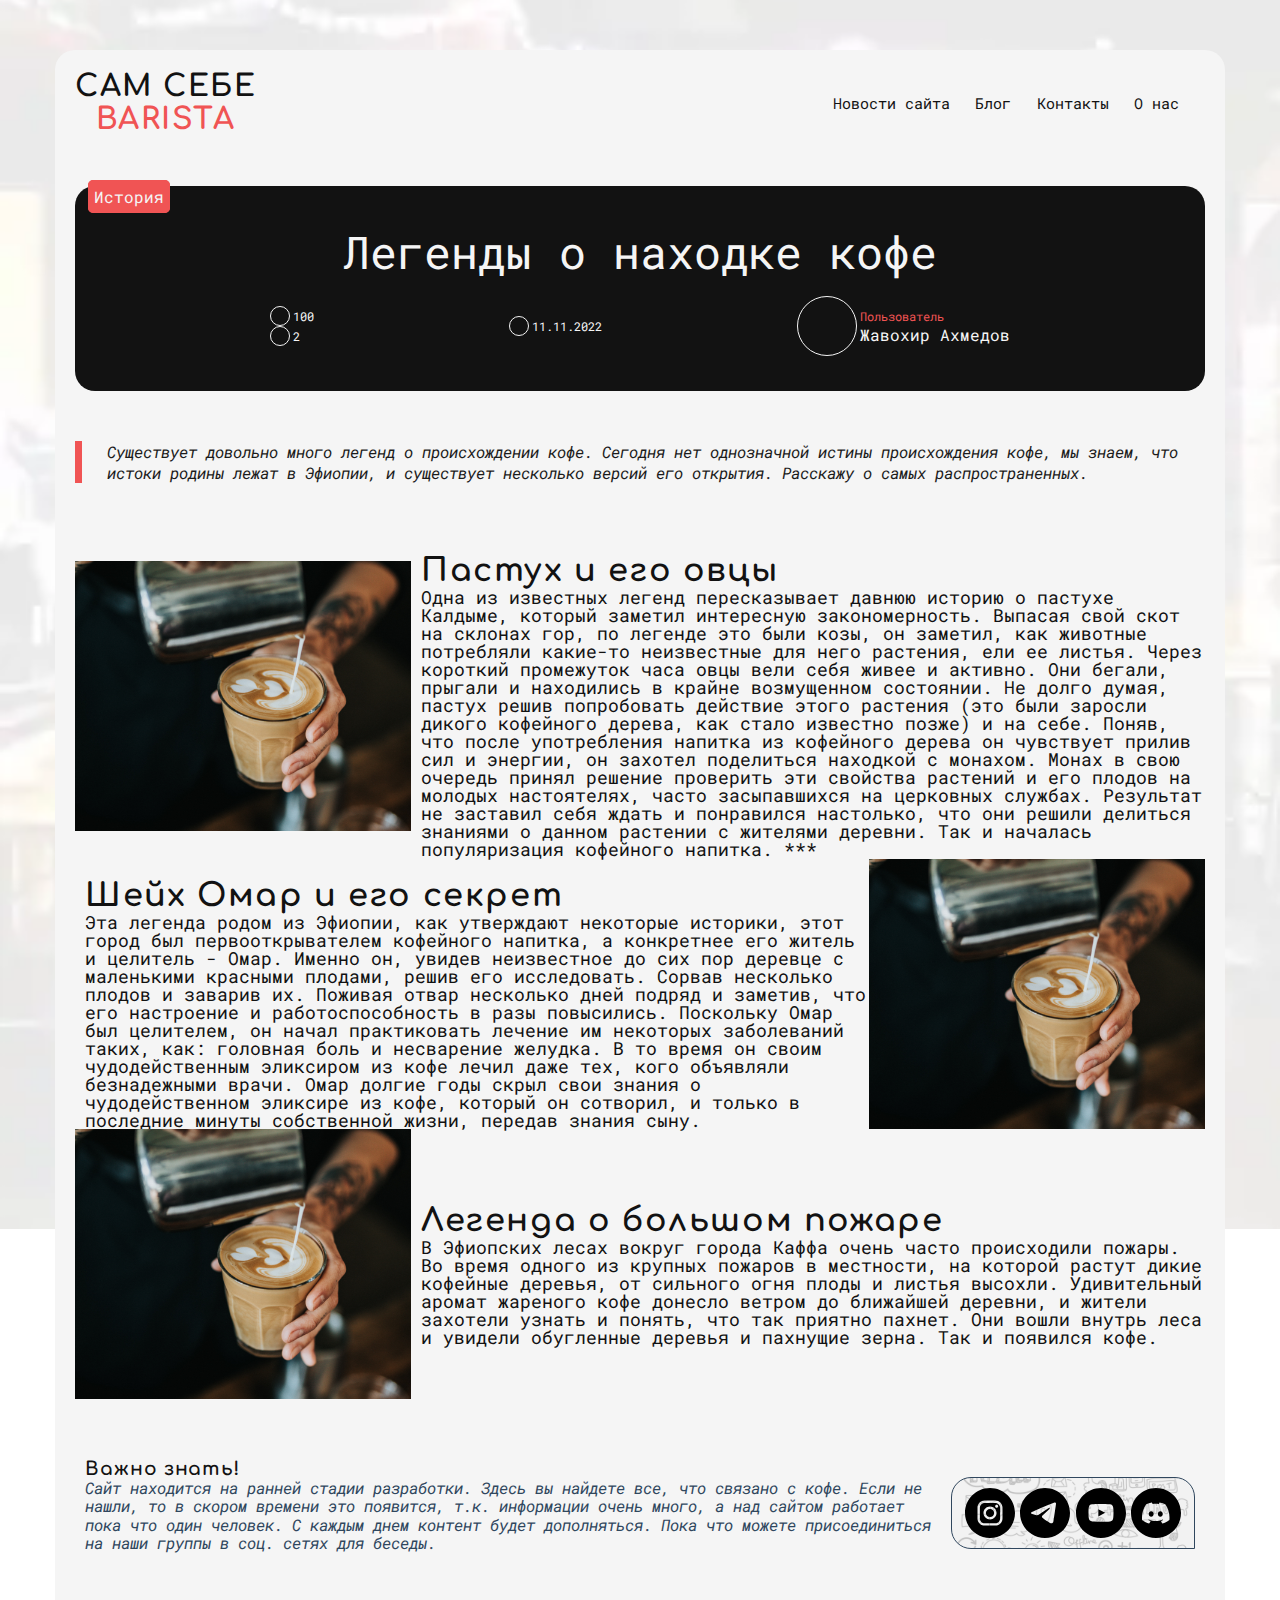
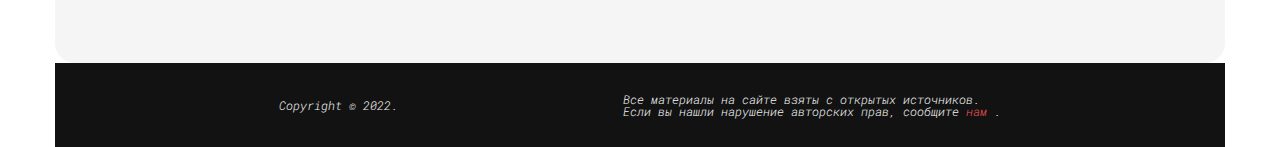
==== commit ddaa19de: "upgrade" ====
--- a/history.html
+++ b/history.html
@@ -11,6 +11,7 @@
         <!--//Cтили в СSS-->
         <link rel="stylesheet" href="./css/style.css">
         <link rel="stylesheet" href="./css/history-style.css">
+        <link rel="stylesheet" href="./css/post-style.css">
     
     
         <!--//Шрифты Oswald 300, 400,600,700 и Pacifico 400-->
@@ -49,44 +50,85 @@
 
 
     <div class="container">
-        <div class="history-section">
-            <div class="title_line" id="cards"></div>
-            <div class="title">
-                <h1 class="title_h1">История кофе</h1>
-                <p class="title_sub">
-                    Охватывает несколько периодов. Она берёт начало с древнейших времен и уходит корнями в первые цивилизации Ближнего Востока, хотя происхождение кофе до сих пор остаётся неясным. Считается, что эфиопские предки народов оромо первыми заметили бодрящий эффект
-                    кофе. Ниже представлены несколько вариантов истории происхождения в разных периодах и территорий.
-                </p>
+        <div class="post-block">
+            <div class="post-tag">
+                История
             </div>
+            <div class="post-name">
+                Легенды о находке кофе
+            </div>
+            <div class="post-status">
+                <div class="reads">
+                    <div class="views block">
+                        <div class="views-img"></div>
+                        <span>100</span>
+                    </div>
+                    <div class="comments block">
+                        <div class="commets-img"></div>
+                        <span>2</span>
+                    </div>
+                </div>
+                <div class="post-date block">
+                    <div class="date-img"></div>
+                    <span>11.11.2022</span>
+                </div>
+                <div class="post-author">
+                    <div class="author-img"></div>
+                    <div class="author">
+                        <div class="author-role">Пользователь</div>
+                    <div class="author-name">Жавохир Ахмедов</div>
+                    </div>
+                </div>
+            </div>
+            
         </div>
-
-    </div>
-        <div class="history-container">
-            <div class="history-img"></div>
-            <div class="legends">
-                <h2>Легенды</h2>
-
+    
+            
+                <div class="title">
+                    <div class="title-line"></div>                    
                     <i>Существует довольно много легенд о происхождении кофе. Сегодня нет однозначной истины происхождения кофе, мы знаем, что истоки родины лежат в Эфиопии, и существует несколько версий его открытия. Расскажу о самых распространенных.
                     </i>
-                <p><span>Пастух и его овцы</span><br>
+                </div>
+                <div class="legends">
+                <div class="legend">
+                    <div class="legend-img img-1"></div>
+                    <div class="text">
+                        <h2>Пастух и его овцы</h2>
+                <p>
                     Одна из известных легенд пересказывает давнюю историю о пастухе Калдыме, который заметил интересную закономерность. Выпасая свой скот на склонах гор, по легенде это были козы, он заметил, как животные потребляли какие-то неизвестные для него растения,
                     ели ее листья. Через короткий промежуток часа овцы вели себя живее и активно. Они бегали, прыгали и находились в крайне возмущенном состоянии. Не долго думая, пастух решив попробовать действие этого растения (это были заросли
                     дикого кофейного дерева, как стало известно позже) и на себе. Поняв, что после употребления напитка из кофейного дерева он чувствует прилив сил и энергии, он захотел поделиться находкой с монахом. Монах в свою очередь принял
                     решение проверить эти свойства растений и его плодов на молодых настоятелях, часто засыпавшихся на церковных службах. Результат не заставил себя ждать и понравился настолько, что они решили делиться знаниями о данном растении
                     с жителями деревни. Так и началась популяризация кофейного напитка. ***
                 </p>
-                <p><span>Шейх Омар и его секрет</span><br>
+                    </div>
+                </div>
+                <div class="legend">
+                    
+                    <div class="text">
+                        <h2>Шейх Омар и его секрет</h2>
+                <p>
                     Эта легенда родом из Эфиопии, как утверждают некоторые историки, этот город был первооткрывателем кофейного напитка, а конкретнее его житель и целитель - Омар. Именно он, увидев неизвестное до сих пор деревце с маленькими красными плодами, решив его исследовать.
                     Сорвав несколько плодов и заварив их. Поживая отвар несколько дней подряд и заметив, что его настроение и работоспособность в разы повысились. Поскольку Омар был целителем, он начал практиковать лечение им некоторых заболеваний
                     таких, как: головная боль и несварение желудка. В то время он своим чудодейственным эликсиром из кофе лечил даже тех, кого объявляли безнадежными врачи. Омар долгие годы скрыл свои знания о чудодейственном эликсире из кофе,
                     который он сотворил, и только в последние минуты собственной жизни, передав знания сыну.
                 </p>
-                <p><span>Легенда о большом пожаре</span><br>
+                    </div>
+                    <div class="legend-img img-2"></div>
+                </div>
+                <div class="legend">
+                    <div class="legend-img img-3">
+
+                    </div>
+                    <div class="text">
+                        <h2>Легенда о большом пожаре</h2>
+                <p>
                     В Эфиопских лесах вокруг города Каффа очень часто происходили пожары. Во время одного из крупных пожаров в местности, на которой растут дикие кофейные деревья, от сильного огня плоды и листья высохли. Удивительный аромат жареного кофе донесло ветром до
                     ближайшей деревни, и жители захотели узнать и понять, что так приятно пахнет. Они вошли внутрь леса и увидели обугленные деревья и пахнущие зерна. Так и появился кофе.
                 </p>
+                    </div>
+                </div>
             </div>
-        </div>
 
 
     <section id="section__three" class="section__three">
@@ -121,16 +163,21 @@
 
             </div>
         </div>
+    </div>
 
     </section>
         </div>
-    <footer id="footer" class="footer">
-        <div class="footer-credits">
-            <p class="credits">
-                Copyright © 2022 Coffee Snob. <br>Все материалы на сайте взяты с открытых источников. <br>Если вы нашли нарушение авторских прав, сообщите <a href="#contacts">нам</a> .
-            </p>
+        <footer id="footer" class="footer">
+            <div class="footer-credits">
+                <p class="credits">
+                    <i>Copyright © 2022. </i>
+                </p>
+                <p class="credits">
+                    <i>Все материалы на сайте взяты с открытых источников. <br>Если вы нашли нарушение авторских прав, сообщите <a href="#contacts">нам</a> .</i>
+                </p>
+            </div>
+        </footer>
         </div>
-    </footer>
 </body>
 
 </html>--- a/css/style.css
+++ b/css/style.css
@@ -20,7 +20,8 @@
     html,
     body {
         height: 100%;
-        background:url(../img/desktop/background/bckg.svg);
+        
+        background:url(../img/desktop/background/bckg.webp) center center/cover no-repeat;
         background-attachment: fixed;
         background-repeat: no-repeat;
         background-size: cover;
@@ -135,7 +136,7 @@
         display: flex;
         justify-content: space-around;
         align-items: center;
-        flex-wrap: wrap;
+        
         margin-bottom: 50px;
     }
 
@@ -161,22 +162,22 @@
     .sort-1{
         width: 100%;
         height: 100%;
-        background: url(../img/desktop/slider/1.svg) center center/cover no-repeat;
+        background: url(../img/desktop/slider/1.webp) center center/cover no-repeat;
     }
     .sort-2{
         width: 100%;
         height: 100%;
-        background: url(../img/desktop/slider/2.svg) center center/cover no-repeat;
+        background: url(../img/desktop/slider/2.webp) center center/cover no-repeat;
     }
     .sort-3{
         width: 100%;
         height: 100%;
-        background: url(../img/desktop/slider/3.svg) center center/cover no-repeat;
+        background: url(../img/desktop/slider/3.webp) center center/cover no-repeat;
     }
     .sort-4{
         width: 100%;
         height: 100%;
-        background: url(../img/desktop/slider/4.svg) center center/cover no-repeat;
+        background: url(../img/desktop/slider/4.webp) center center/cover no-repeat;
     }        
     .offer__title {
         font-size: 35px;
@@ -502,6 +503,7 @@
         .slider__offer{        
             padding: 20px;
             width: 100%;
+            flex-wrap: wrap;
         }
         .offer__sub{
             max-width: 85vw
@@ -587,6 +589,15 @@
         .section-title{
             font-size: 22px;
         }
+        .footer-credits{
+            padding: 0 15px;
+            text-align: center;
+            align-items:center;
+        }
+        .credits{
+            margin-top: 15px;
+            
+        }
 }
     @media (max-width: 320px ){
         .slider__text{
--- a/css/history-style.css
+++ b/css/history-style.css
@@ -1,53 +1,51 @@
-.history-section {
-    width: 100%;
-    height: auto;
+.title{
     display: flex;
+    margin-top: 50px;
 }
-
-.history-container {
-    display: flex;
-    margin-top: 5vh;
-}
-
-.history-text {
-    margin-left: 20px;
-    text-align: center;
-    width: 100%;
-}
-.classes {
-    height: 100px;
-}
-
-.title_line{
-    width: 2vw;
+.title-line{
+    width: 1vw;
     background-color: #F05454;
     margin-right: 2vw;
 }
-.history-img{
-    width: 15vw;
-    border-radius: 30px;
-    background: url(../img/desktop/menu/pastux.svg) center center/cover no-repeat;
-}
 .legends{
     display: block;
-    margin-left: 20px;
-    width: 80vw;
+    margin-top: 50px;
 }
 .legends h2{
     font-size: xx-large;
     font-weight: 700;
-}
-.legends span{
-    font-size: x-large;
-    font-weight: 500;
+    margin-top: 20px;
 }
 .legends p{
-    margin-top: 10px;
+    font-family: "Roboto Mono", sans-serif;
 }
+.legend{
+    display: flex;
+    align-items:center;
+}
+.text{
+    width: 70vw;
+    margin-left: 10px;
+}
+.legend-img{
+    width: 30vw;
+    height: 30vh;
 
+}
+.img-1{
+    background: url(../img/desktop/cards/nathan-dumlao-2z3MOB3kfJU-unsplash.jpg) center center/cover no-repeat;
+}
+.img-2{
+    background: url(../img/desktop/cards/nathan-dumlao-2z3MOB3kfJU-unsplash.jpg) center center/cover no-repeat;
+}
+.img-3{
+    background: url(../img/desktop/cards/nathan-dumlao-2z3MOB3kfJU-unsplash.jpg) center center/cover no-repeat;
+}
 @media (max-width: 767px){
-    .history-section{
-        width: 90vw;
-        margin: 0 auto;
+    .text{
+        width: 100vw;
+    }
+    .legend{
+        flex-wrap: wrap;
     }
 }--- a/css/post-style.css
+++ b/css/post-style.css
@@ -0,0 +1,83 @@
+.post-block{
+    background: #121212;
+    color: #f5f5f5;
+    padding-bottom: 35px;
+    border-radius:20px;
+}
+.post-tag{
+    border-radius:5px;
+    border: 1px solid #F05454;
+    background: #F05454;
+    padding: 5px;
+    width: 110px;
+    height:auto;
+    text-align: center;
+    align-items:center;
+    display: initial;
+    margin-left: 1vw;
+}
+.post-tag:hover {
+    color:#121212;
+    cursor: pointer;
+}
+.post-name{
+    font-size: 45px;
+    align-items:center;
+    text-align: center;   
+    margin: 15px 0; 
+}
+.post-status{
+    display: flex;
+    justify-content: space-evenly;
+    align-items:center;
+}
+.views{
+}
+.views-img{
+    width: 20px;
+    height: 20px;
+    border-radius:15px;
+    border:1px solid #f5f5f5;    
+}
+.comments{
+}
+.commets-img{
+    width: 20px;
+    height: 20px;
+    border-radius:15px;
+    border:1px solid #f5f5f5;
+}
+.post-date{
+}
+.date-img{
+    width: 20px;
+    height: 20px;
+    border-radius:15px;
+    border:1px solid #f5f5f5;
+}
+.post-author{
+    display: flex;
+    align-items:center;
+}
+.author-img{
+    width: 60px;
+    height: 60px;
+    border-radius:60px;
+    border:1px solid #f5f5f5;
+}
+.author-role{
+    font-size: 12px;
+    color:#F05454;
+    margin-left: 0.2vw;
+}
+.author-name{
+    margin-left: 0.2vw;
+}
+.block{
+    display: flex;
+    font-size: 12px;
+    align-items:center;
+}
+.block span{
+    margin-left: 0.2vw;
+}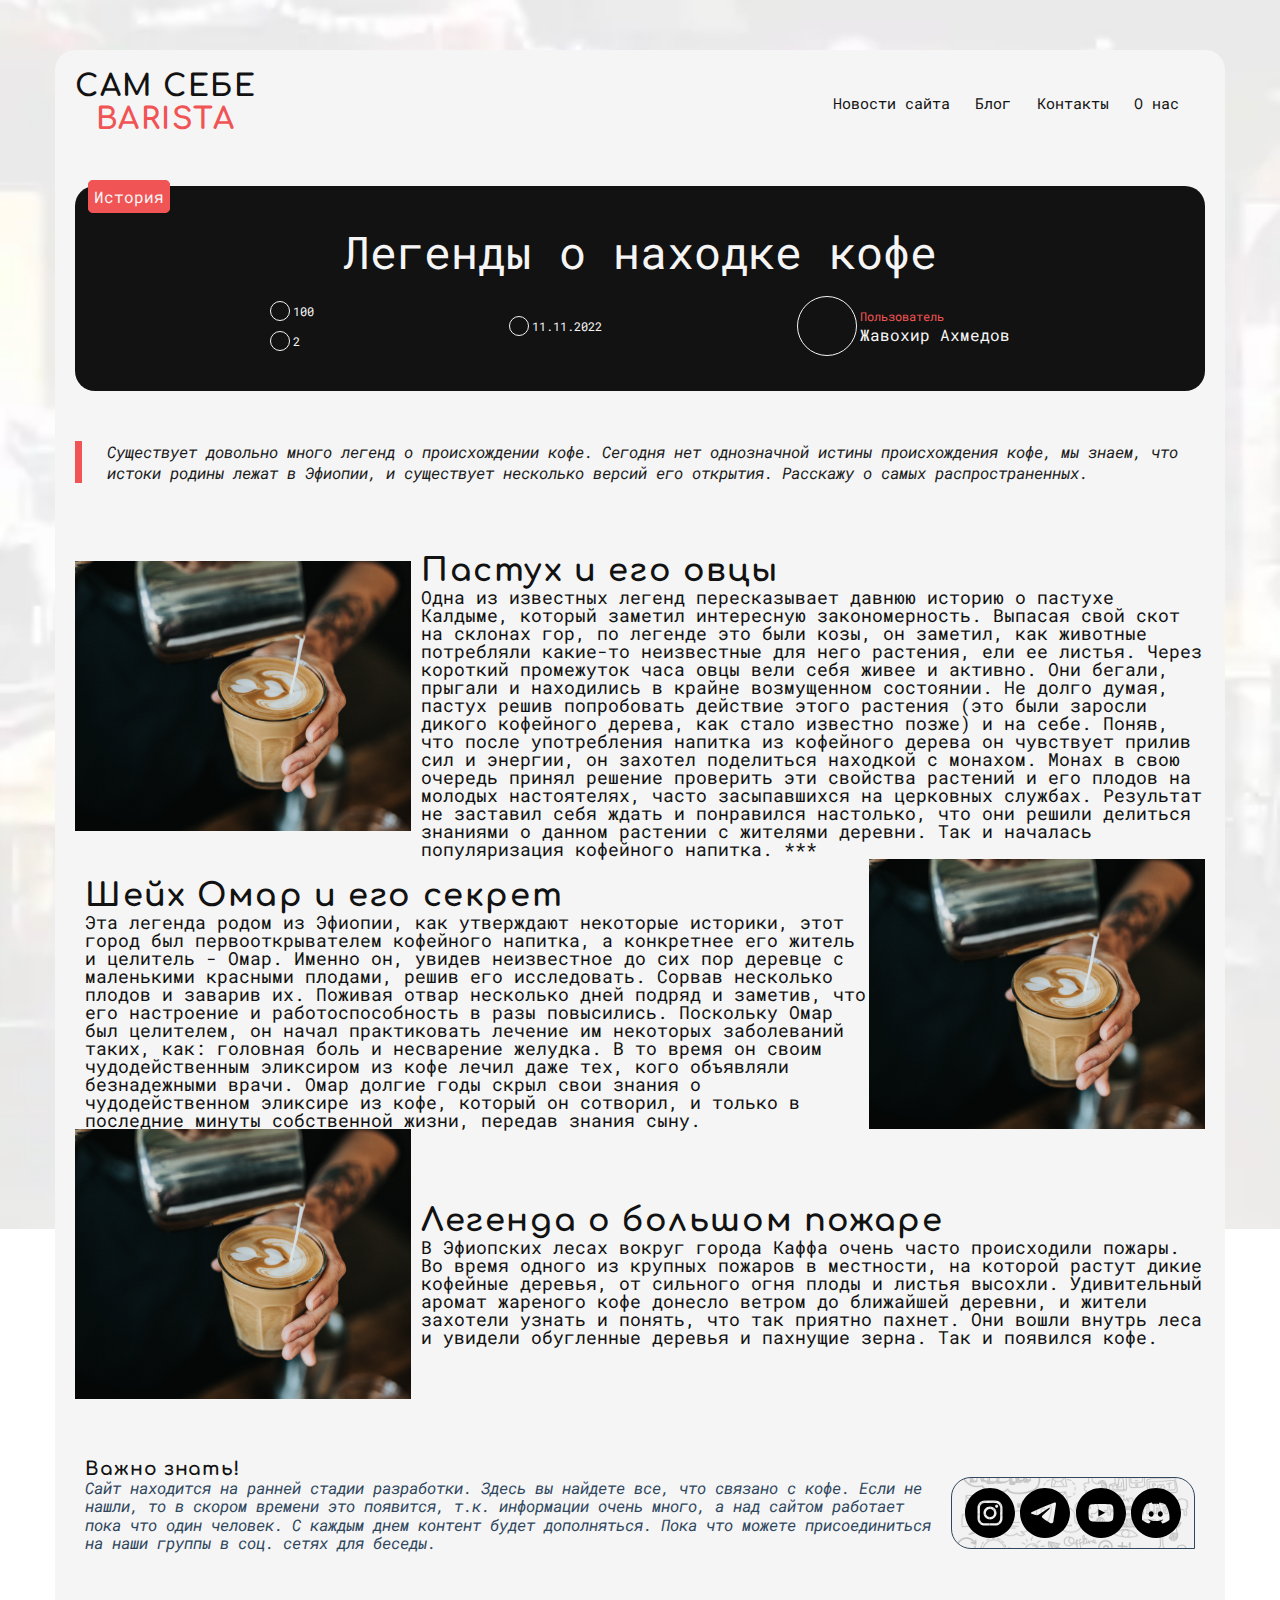
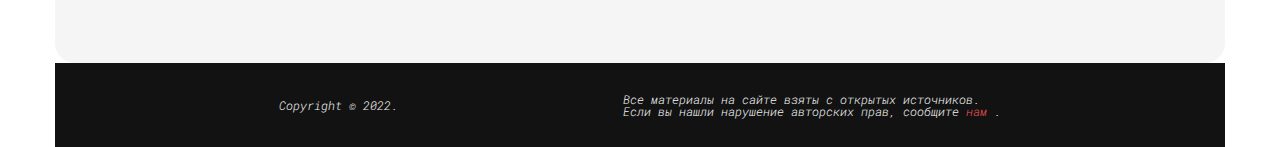
==== commit 72a711fd: "update menu burger" ====
--- a/history.html
+++ b/history.html
@@ -129,6 +129,9 @@
                     </div>
                 </div>
             </div>
+            <div class="author-comment">
+                
+            </div>
 
 
     <section id="section__three" class="section__three">
--- a/css/style.css
+++ b/css/style.css
@@ -532,7 +532,7 @@
         }
         .slider__items{
             width: 90vw;
-        }        
+        }      
     }
     
     @media (max-width: 767px) {
@@ -580,11 +580,8 @@
             width: 120px;
             flex-direction: column-reverse;
         }
-        .header ul{
-            display: block;
-        }
-        .header li{
-            margin-top:5px;
+        .navigation__list{
+            display: none;
         }
         .section-title{
             font-size: 22px;
@@ -595,8 +592,10 @@
             align-items:center;
         }
         .credits{
-            margin-top: 15px;
-            
+            margin-top: 15px;            
+        }
+        #navigation-d{
+            display: none;
         }
 }
     @media (max-width: 320px ){
@@ -606,4 +605,7 @@
         .container {
             width: none;
         }
-    }
+        .navigation__list{
+            display: none;
+        }
+    }
--- a/css/history-style.css
+++ b/css/history-style.css
@@ -48,4 +48,8 @@
     .legend{
         flex-wrap: wrap;
     }
-}+    .legend-img{
+        width: 100vw;
+        margin-top: 10px;
+    }
+}
--- a/css/post-style.css
+++ b/css/post-style.css
@@ -80,4 +80,7 @@
 }
 .block span{
     margin-left: 0.2vw;
+}
+.comments{
+    margin-top: 10px;
 }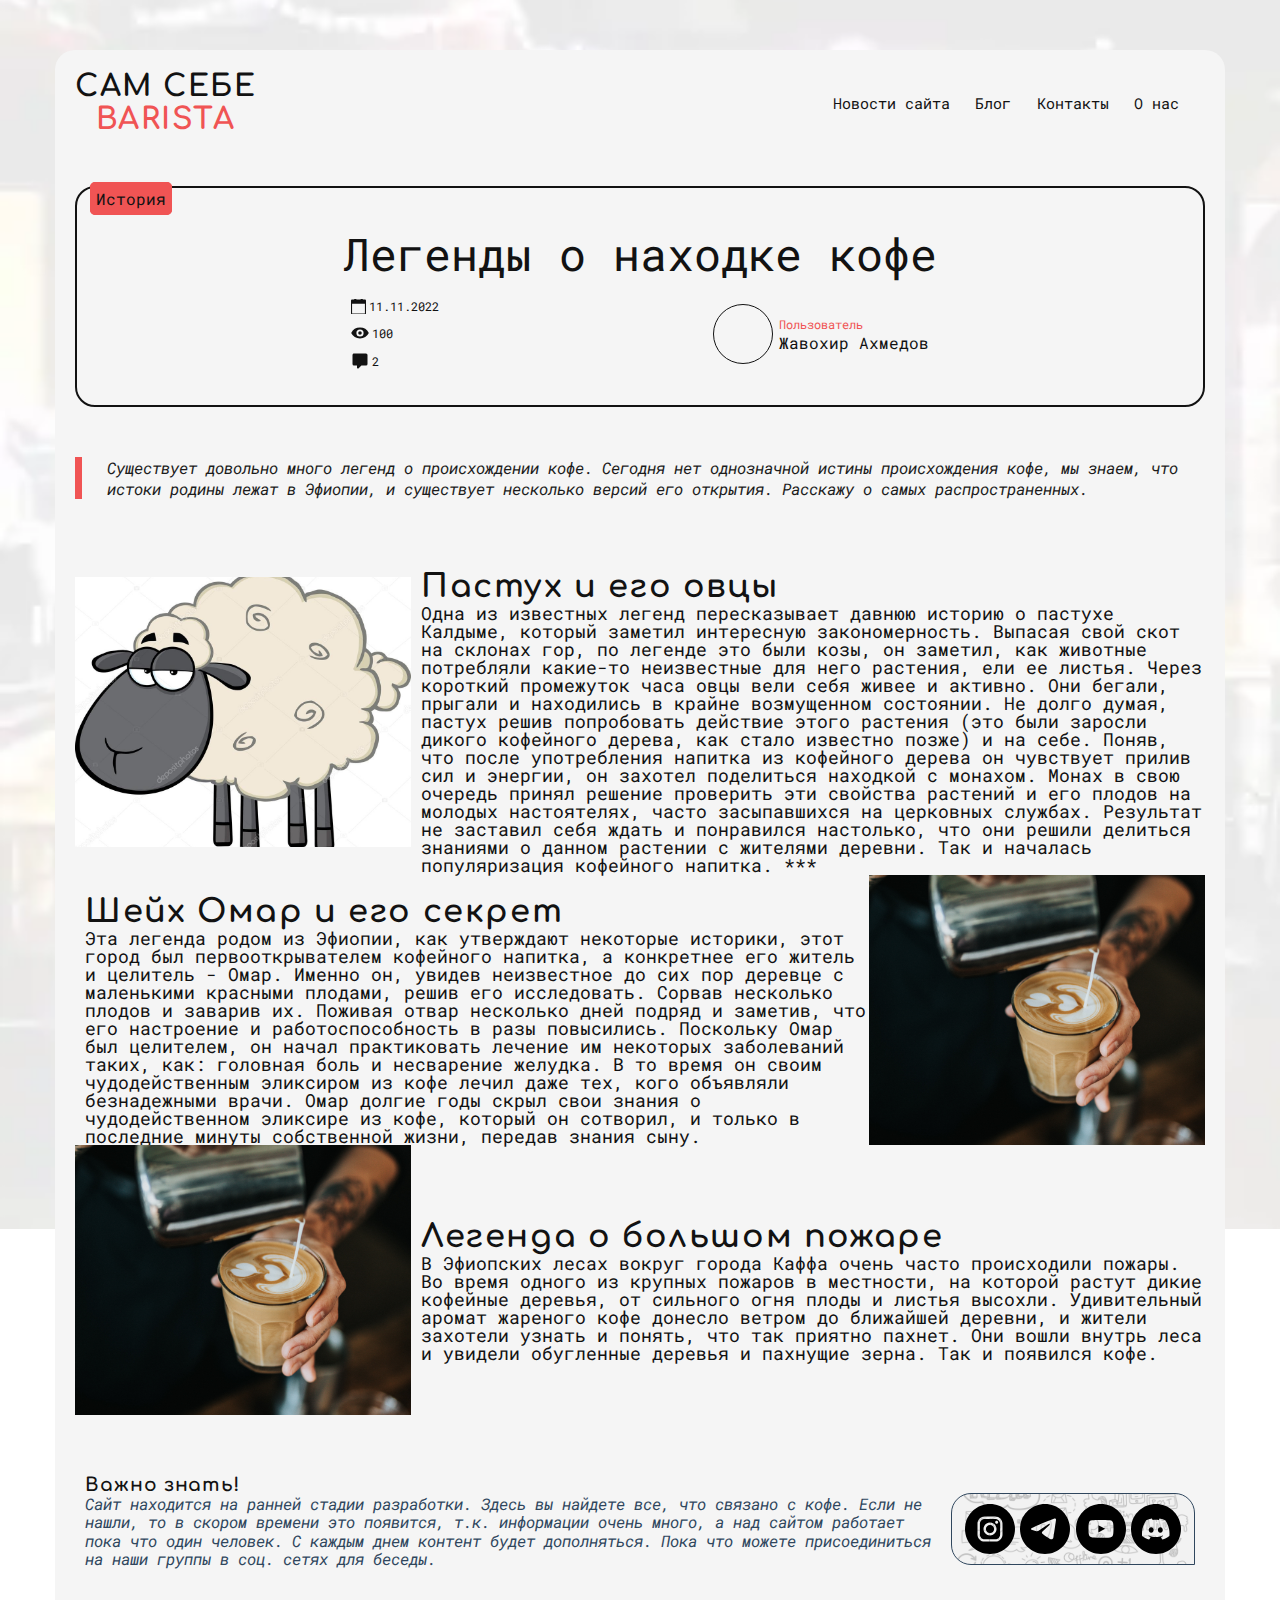
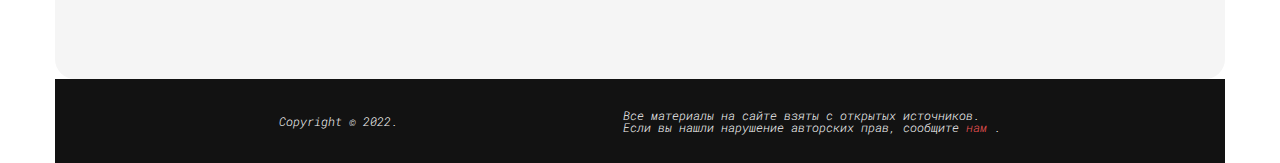
==== commit 640d184c: "com" ====
--- a/history.html
+++ b/history.html
@@ -59,6 +59,10 @@
             </div>
             <div class="post-status">
                 <div class="reads">
+                    <div class="post-date block">
+                        <div class="date-img"></div>
+                        <span>11.11.2022</span>
+                    </div>
                     <div class="views block">
                         <div class="views-img"></div>
                         <span>100</span>
@@ -67,11 +71,9 @@
                         <div class="commets-img"></div>
                         <span>2</span>
                     </div>
+                    
                 </div>
-                <div class="post-date block">
-                    <div class="date-img"></div>
-                    <span>11.11.2022</span>
-                </div>
+                
                 <div class="post-author">
                     <div class="author-img"></div>
                     <div class="author">
--- a/css/history-style.css
+++ b/css/history-style.css
@@ -33,7 +33,7 @@
 
 }
 .img-1{
-    background: url(../img/desktop/cards/nathan-dumlao-2z3MOB3kfJU-unsplash.jpg) center center/cover no-repeat;
+    background: url(../img/desktop/cards/depositphotos_61081565-stock-illustration-sheep-cartoon-mascot-character.jpg) center center/cover no-repeat;
 }
 .img-2{
     background: url(../img/desktop/cards/nathan-dumlao-2z3MOB3kfJU-unsplash.jpg) center center/cover no-repeat;
--- a/css/post-style.css
+++ b/css/post-style.css
@@ -1,8 +1,9 @@
 .post-block{
-    background: #121212;
-    color: #f5f5f5;
+    background: #f5f5f5;
+    color: #121212;
     padding-bottom: 35px;
     border-radius:20px;
+    border: 2px solid #121212;
 }
 .post-tag{
     border-radius:5px;
@@ -17,7 +18,7 @@
     margin-left: 1vw;
 }
 .post-tag:hover {
-    color:#121212;
+    color:#f5f5f5;
     cursor: pointer;
 }
 .post-name{
@@ -34,26 +35,29 @@
 .views{
 }
 .views-img{
-    width: 20px;
-    height: 20px;
-    border-radius:15px;
-    border:1px solid #f5f5f5;    
+    background: url(../img/desktop/icons/posts/view.svg) center center/cover no-repeat;
+    width: 18px;
+    height: 18px;
+    
+        
 }
 .comments{
 }
 .commets-img{
-    width: 20px;
-    height: 20px;
-    border-radius:15px;
-    border:1px solid #f5f5f5;
+    background: url(../img/desktop/icons/posts/com.svg)center center/cover no-repeat;
+    width: 18px;
+    height: 18px;
+    
+    
 }
 .post-date{
 }
 .date-img{
-    width: 20px;
-    height: 20px;
-    border-radius:15px;
-    border:1px solid #f5f5f5;
+    background: url(../img/desktop/icons/posts/date.svg)center center/cover no-repeat;
+    width: 15px;
+    height: 15px;
+    
+    
 }
 .post-author{
     display: flex;
@@ -63,15 +67,15 @@
     width: 60px;
     height: 60px;
     border-radius:60px;
-    border:1px solid #f5f5f5;
+    border:1px solid #121212;
 }
 .author-role{
     font-size: 12px;
     color:#F05454;
-    margin-left: 0.2vw;
+    margin-left: 0.4vw;
 }
 .author-name{
-    margin-left: 0.2vw;
+    margin-left: 0.4vw;
 }
 .block{
     display: flex;
@@ -83,4 +87,7 @@
 }
 .comments{
     margin-top: 10px;
-}+}
+.views{
+    margin-top: 10px;
+}
